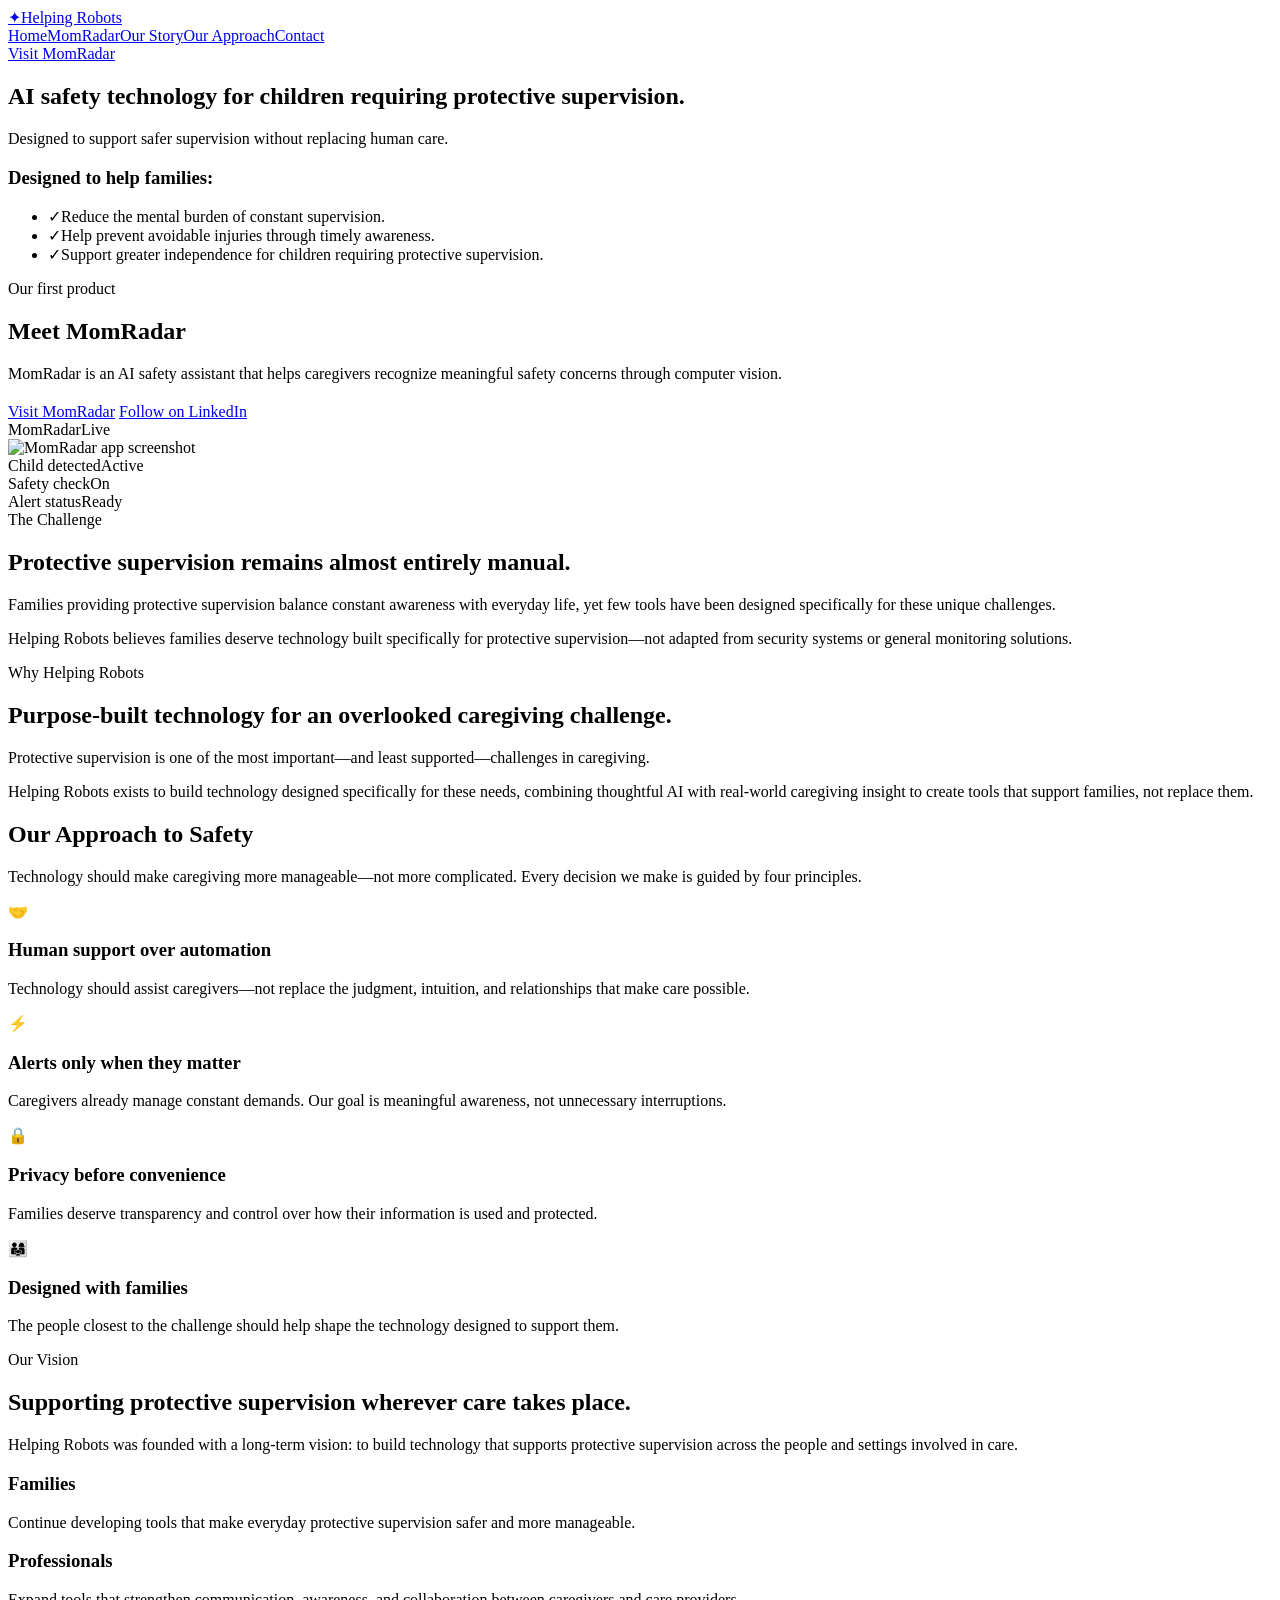
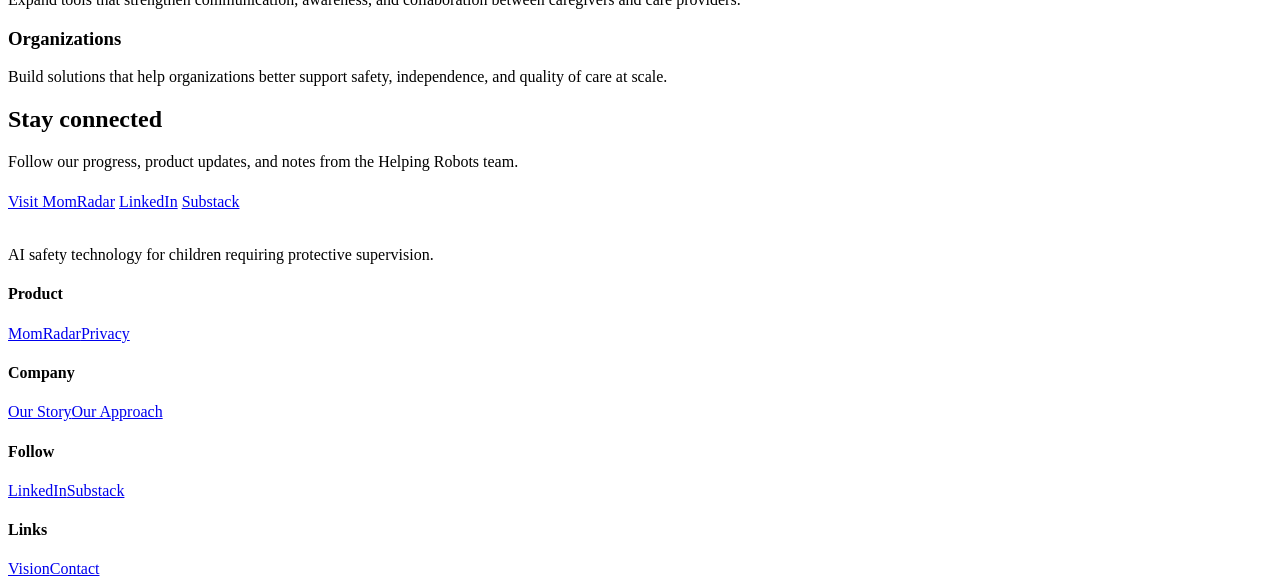
==== index.html @ 23c5c76a "Add files via upload" ====
<!DOCTYPE html><html lang="en"><head>
<meta charset="UTF-8"><meta name="viewport" content="width=device-width, initial-scale=1.0">
<link rel="preconnect" href="https://fonts.googleapis.com"><link rel="preconnect" href="https://fonts.gstatic.com" crossorigin>
<link href="https://fonts.googleapis.com/css2?family=Inter:wght@400;550;650;700;800;900&display=swap" rel="stylesheet">
<link rel="stylesheet" href="style.css">
<title>Helping Robots — AI Safety Technology</title></head><body><div class="nav-wrap"><header class="nav">
<a class="logo" href="index.html"><span class="logo-mark">✦</span><span>Helping Robots</span></a>
<nav class="nav-links"><a href="index.html">Home</a><a href="momradar.html">MomRadar</a><a href="story.html">Our Story</a><a href="index.html#approach">Our Approach</a><a href="index.html#contact">Contact</a></nav>
<a class="btn primary" href="momradar.html">Visit MomRadar</a>
</header></div>
<main>
<section class="section hero">
  <div class="hero-copy">
    <h1>AI safety technology for children requiring protective supervision.</h1>
    <p class="lead">Designed to support safer supervision without replacing human care.</p>
    <div class="impact">
      <h3>Designed to help families:</h3>
      <ul class="check-list">
        <li><span class="check">✓</span><span>Reduce the mental burden of constant supervision.</span></li>
        <li><span class="check">✓</span><span>Help prevent avoidable injuries through timely awareness.</span></li>
        <li><span class="check">✓</span><span>Support greater independence for children requiring protective supervision.</span></li>
      </ul>
    </div>
  </div>
  <div class="product-card glass">
    <div class="product-layout">
      <div>
        <div class="kicker">Our first product</div>
        <h2>Meet MomRadar</h2>
        <p class="lead">MomRadar is an AI safety assistant that helps caregivers recognize meaningful safety concerns through computer vision.</p>
        <div style="margin-top:20px">
          <a class="btn primary" href="momradar.html">Visit MomRadar</a>
          <a class="btn secondary" href="https://www.linkedin.com/company/helping-robots/">Follow on LinkedIn</a>
        </div>
      </div>
      <div class="phone">
        <div class="phone-screen">
          <div class="phone-top"><span>MomRadar</span><span>Live</span></div>
          <div class="camera-view"><img src="assets/app-screen-1.png" alt="MomRadar app screenshot"><span class="detect"></span></div>
          <div class="app-row"><span>Child detected</span><span>Active</span></div>
          <div class="app-row"><span>Safety check</span><span>On</span></div>
          <div class="app-row"><span>Alert status</span><span>Ready</span></div>
        </div>
      </div>
    </div>
  </div>
</section>

<section class="section" id="challenge">
  <div class="callout">
    <div class="kicker">The Challenge</div>
    <h2>Protective supervision remains almost entirely manual.</h2>
    <p class="lead">Families providing protective supervision balance constant awareness with everyday life, yet few tools have been designed specifically for these unique challenges.</p>
    <p class="lead">Helping Robots believes families deserve technology built specifically for protective supervision—not adapted from security systems or general monitoring solutions.</p>
  </div>
</section>

<section class="section" id="why">
  <div class="two-col">
    <div>
      <div class="kicker">Why Helping Robots</div>
      <h2>Purpose-built technology for an overlooked caregiving challenge.</h2>
    </div>
    <div class="box glass">
      <p>Protective supervision is one of the most important—and least supported—challenges in caregiving.</p>
      <p>Helping Robots exists to build technology designed specifically for these needs, combining thoughtful AI with real-world caregiving insight to create tools that support families, not replace them.</p>
    </div>
  </div>
</section>

<section class="section" id="approach">
  <h2>Our Approach to Safety</h2>
  <p class="lead">Technology should make caregiving more manageable—not more complicated. Every decision we make is guided by four principles.</p>
  <div class="cards four">
    <div class="card"><div class="icon">🤝</div><h3>Human support over automation</h3><p>Technology should assist caregivers—not replace the judgment, intuition, and relationships that make care possible.</p></div>
    <div class="card"><div class="icon">⚡</div><h3>Alerts only when they matter</h3><p>Caregivers already manage constant demands. Our goal is meaningful awareness, not unnecessary interruptions.</p></div>
    <div class="card"><div class="icon">🔒</div><h3>Privacy before convenience</h3><p>Families deserve transparency and control over how their information is used and protected.</p></div>
    <div class="card"><div class="icon">👨‍👩‍👧</div><h3>Designed with families</h3><p>The people closest to the challenge should help shape the technology designed to support them.</p></div>
  </div>
</section>

<section class="section" id="vision">
  <div class="kicker">Our Vision</div>
  <h2>Supporting protective supervision wherever care takes place.</h2>
  <p class="lead">Helping Robots was founded with a long-term vision: to build technology that supports protective supervision across the people and settings involved in care.</p>
  <div class="cards three">
    <div class="card"><h3>Families</h3><p>Continue developing tools that make everyday protective supervision safer and more manageable.</p></div>
    <div class="card"><h3>Professionals</h3><p>Expand tools that strengthen communication, awareness, and collaboration between caregivers and care providers.</p></div>
    <div class="card"><h3>Organizations</h3><p>Build solutions that help organizations better support safety, independence, and quality of care at scale.</p></div>
  </div>
</section>

<section class="cta" id="contact">
  <div class="cta-inner">
    <h2>Stay connected</h2>
    <p class="lead">Follow our progress, product updates, and notes from the Helping Robots team.</p>
    <div style="margin-top:22px">
      <a class="btn primary" href="momradar.html">Visit MomRadar</a>
      <a class="btn secondary" href="https://www.linkedin.com/company/helping-robots/">LinkedIn</a>
      <a class="btn secondary" href="https://helpingrobots.substack.com/">Substack</a>
    </div>
  </div>
</section>
</main>
<footer class="footer">
  <div class="footer-inner">
    <div>
      <a class="logo" href="index.html" style="color:white"><span class="logo-mark">✦</span><span>Helping Robots</span></a>
      <p>AI safety technology for children requiring protective supervision.</p>
    </div>
    <div><h4>Product</h4><a href="momradar.html">MomRadar</a><a href="privacy.html">Privacy</a></div>
    <div><h4>Company</h4><a href="story.html">Our Story</a><a href="index.html#approach">Our Approach</a></div>
    <div><h4>Follow</h4><a href="https://www.linkedin.com/company/helping-robots/">LinkedIn</a><a href="https://helpingrobots.substack.com/">Substack</a></div>
    <div><h4>Links</h4><a href="index.html#vision">Vision</a><a href="index.html#contact">Contact</a></div>
  </div>
</footer></body></html>
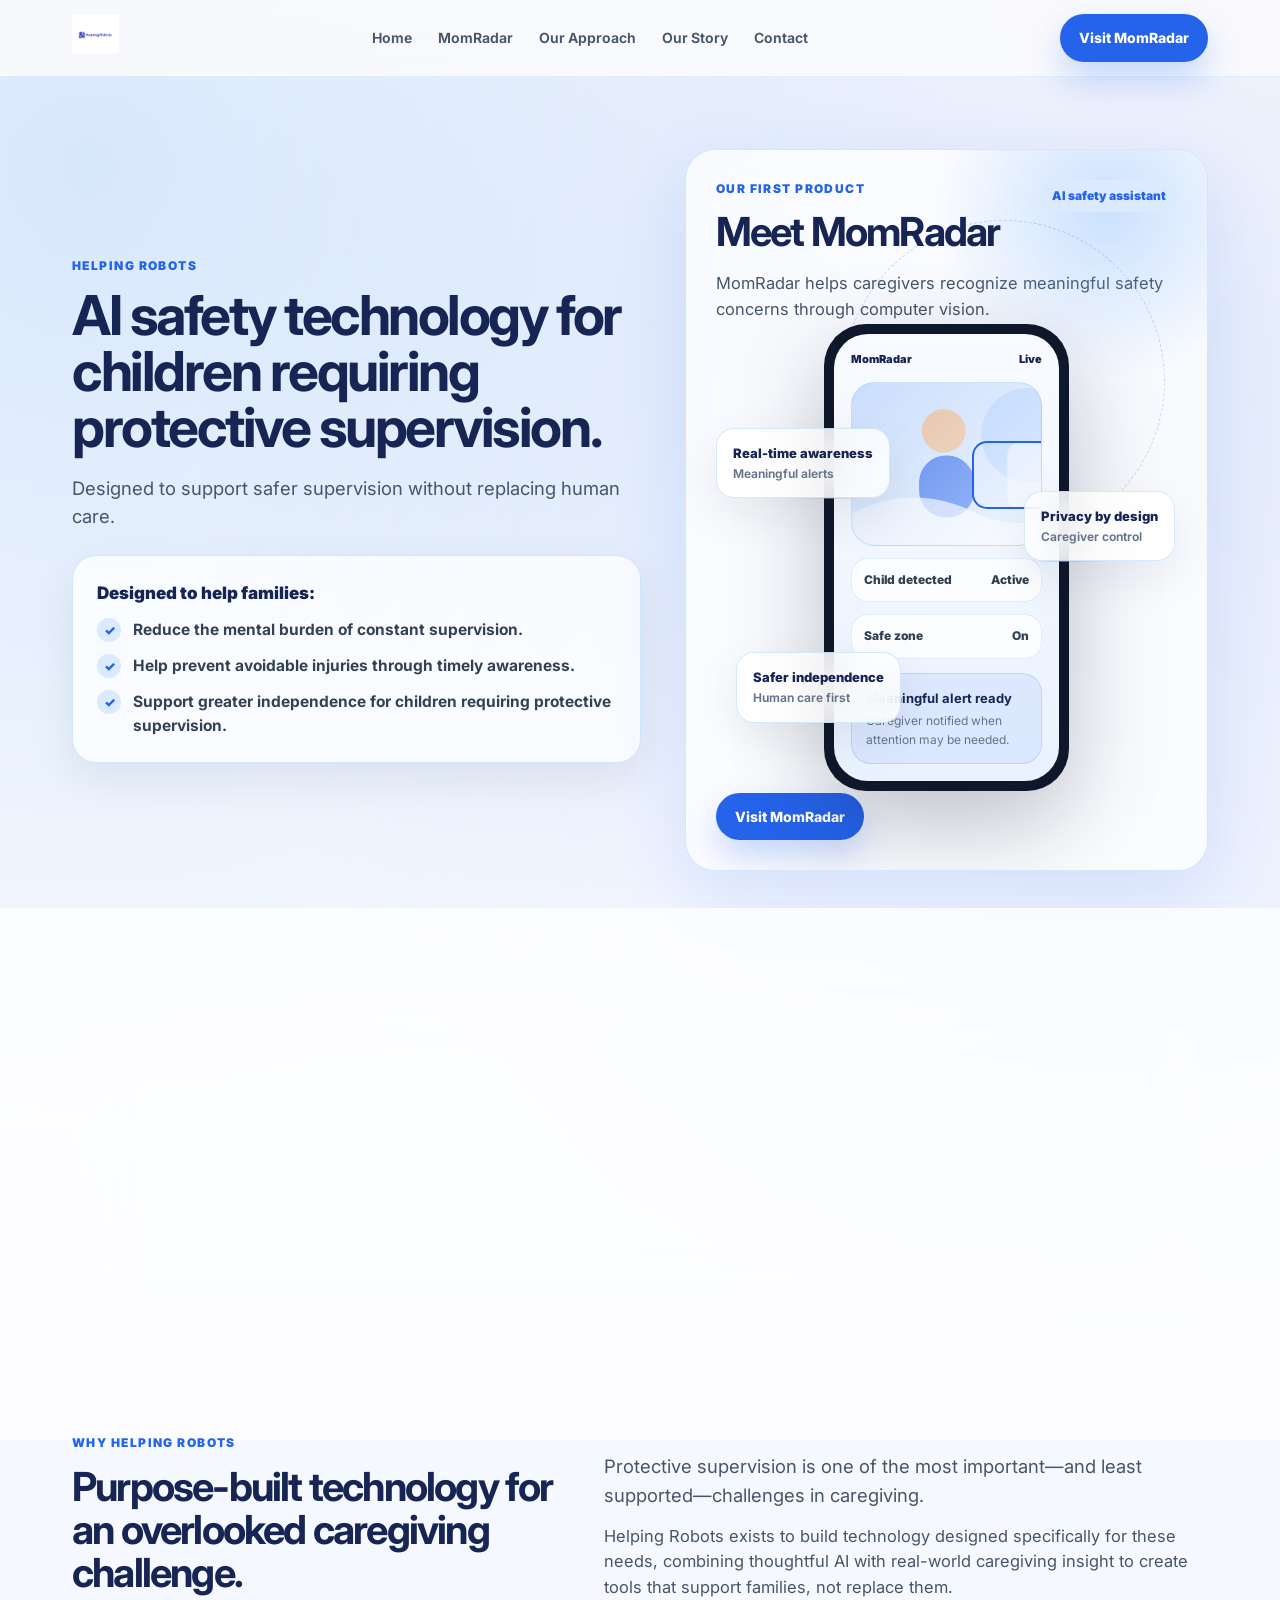
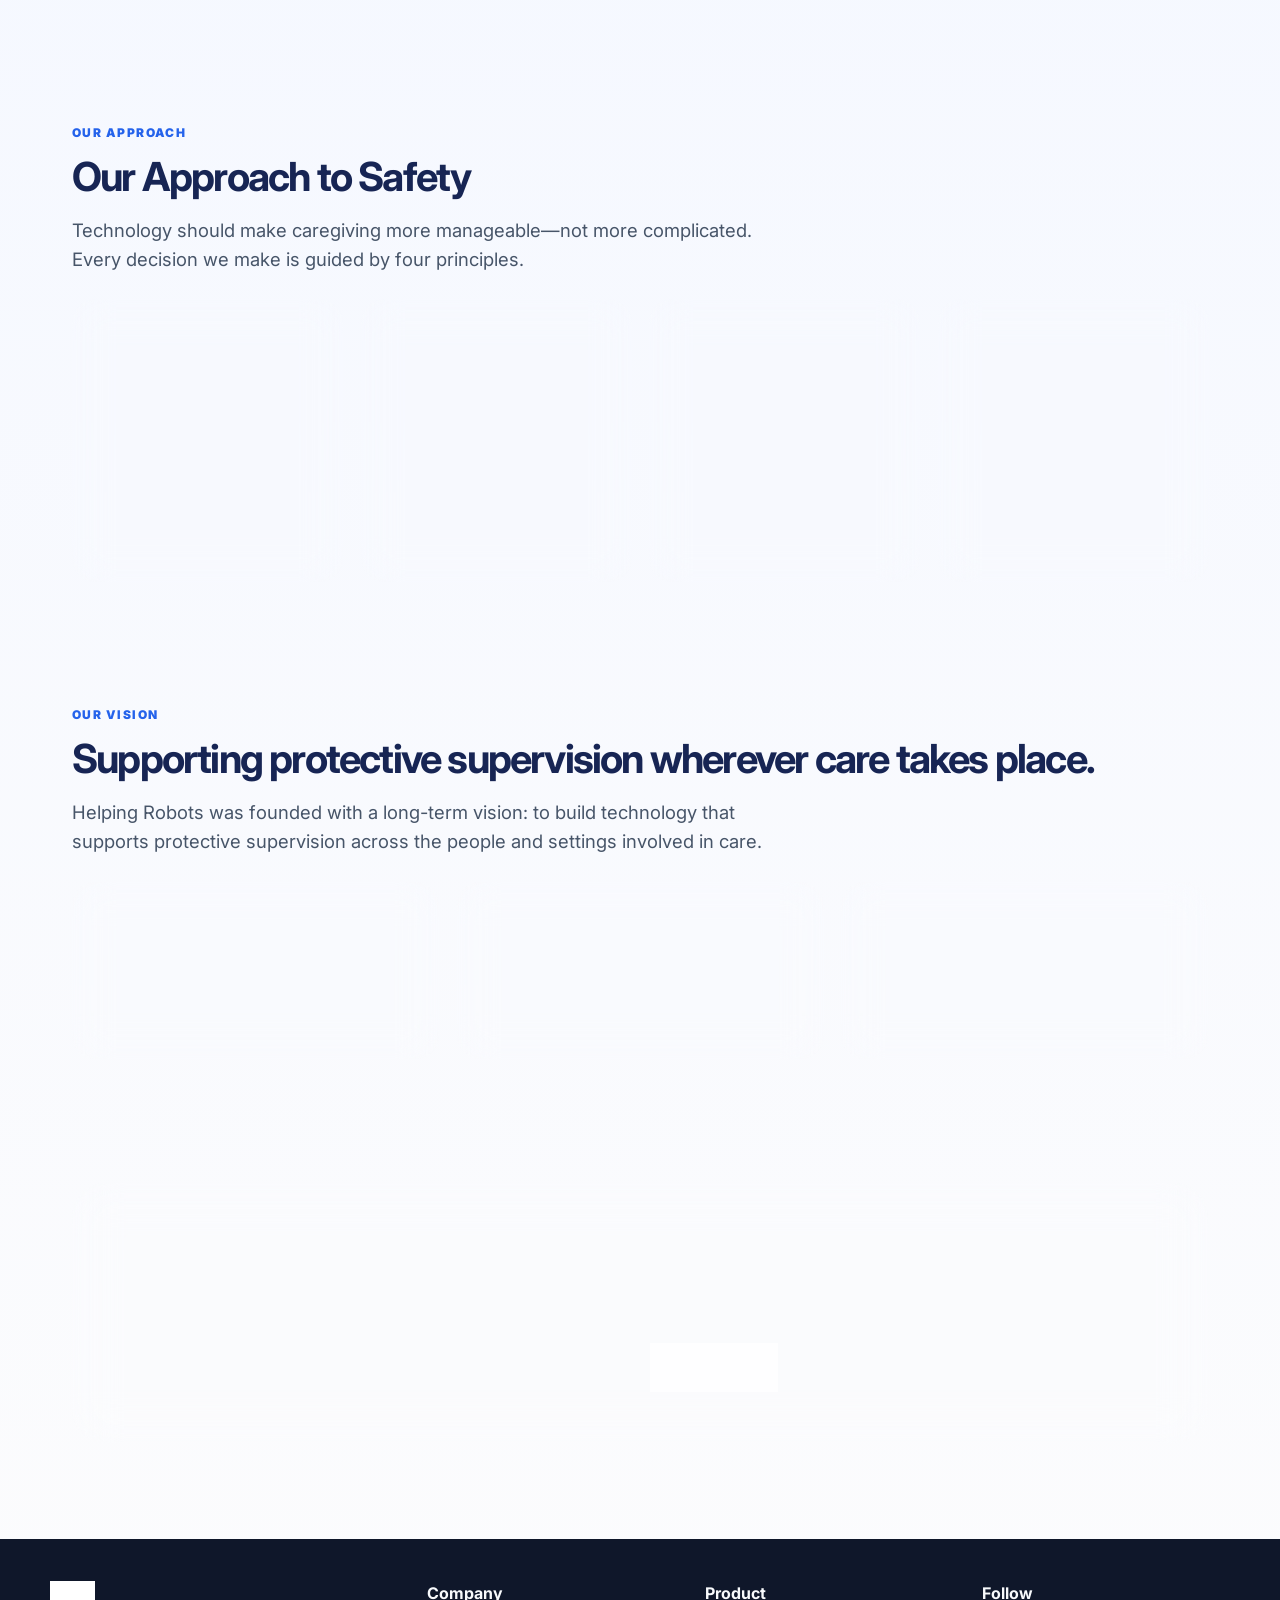
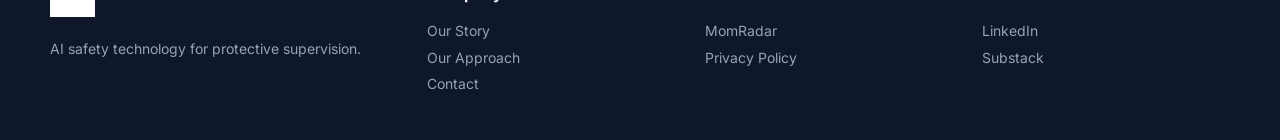
==== commit 55d83102: "Add files via upload" ====
--- a/index.html
+++ b/index.html
@@ -1,116 +1,8 @@
-<!DOCTYPE html><html lang="en"><head>
-<meta charset="UTF-8"><meta name="viewport" content="width=device-width, initial-scale=1.0">
-<link rel="preconnect" href="https://fonts.googleapis.com"><link rel="preconnect" href="https://fonts.gstatic.com" crossorigin>
-<link href="https://fonts.googleapis.com/css2?family=Inter:wght@400;550;650;700;800;900&display=swap" rel="stylesheet">
-<link rel="stylesheet" href="style.css">
-<title>Helping Robots — AI Safety Technology</title></head><body><div class="nav-wrap"><header class="nav">
-<a class="logo" href="index.html"><span class="logo-mark">✦</span><span>Helping Robots</span></a>
-<nav class="nav-links"><a href="index.html">Home</a><a href="momradar.html">MomRadar</a><a href="story.html">Our Story</a><a href="index.html#approach">Our Approach</a><a href="index.html#contact">Contact</a></nav>
-<a class="btn primary" href="momradar.html">Visit MomRadar</a>
-</header></div>
-<main>
-<section class="section hero">
-  <div class="hero-copy">
-    <h1>AI safety technology for children requiring protective supervision.</h1>
-    <p class="lead">Designed to support safer supervision without replacing human care.</p>
-    <div class="impact">
-      <h3>Designed to help families:</h3>
-      <ul class="check-list">
-        <li><span class="check">✓</span><span>Reduce the mental burden of constant supervision.</span></li>
-        <li><span class="check">✓</span><span>Help prevent avoidable injuries through timely awareness.</span></li>
-        <li><span class="check">✓</span><span>Support greater independence for children requiring protective supervision.</span></li>
-      </ul>
-    </div>
-  </div>
-  <div class="product-card glass">
-    <div class="product-layout">
-      <div>
-        <div class="kicker">Our first product</div>
-        <h2>Meet MomRadar</h2>
-        <p class="lead">MomRadar is an AI safety assistant that helps caregivers recognize meaningful safety concerns through computer vision.</p>
-        <div style="margin-top:20px">
-          <a class="btn primary" href="momradar.html">Visit MomRadar</a>
-          <a class="btn secondary" href="https://www.linkedin.com/company/helping-robots/">Follow on LinkedIn</a>
-        </div>
-      </div>
-      <div class="phone">
-        <div class="phone-screen">
-          <div class="phone-top"><span>MomRadar</span><span>Live</span></div>
-          <div class="camera-view"><img src="assets/app-screen-1.png" alt="MomRadar app screenshot"><span class="detect"></span></div>
-          <div class="app-row"><span>Child detected</span><span>Active</span></div>
-          <div class="app-row"><span>Safety check</span><span>On</span></div>
-          <div class="app-row"><span>Alert status</span><span>Ready</span></div>
-        </div>
-      </div>
-    </div>
-  </div>
-</section>
-
-<section class="section" id="challenge">
-  <div class="callout">
-    <div class="kicker">The Challenge</div>
-    <h2>Protective supervision remains almost entirely manual.</h2>
-    <p class="lead">Families providing protective supervision balance constant awareness with everyday life, yet few tools have been designed specifically for these unique challenges.</p>
-    <p class="lead">Helping Robots believes families deserve technology built specifically for protective supervision—not adapted from security systems or general monitoring solutions.</p>
-  </div>
-</section>
-
-<section class="section" id="why">
-  <div class="two-col">
-    <div>
-      <div class="kicker">Why Helping Robots</div>
-      <h2>Purpose-built technology for an overlooked caregiving challenge.</h2>
-    </div>
-    <div class="box glass">
-      <p>Protective supervision is one of the most important—and least supported—challenges in caregiving.</p>
-      <p>Helping Robots exists to build technology designed specifically for these needs, combining thoughtful AI with real-world caregiving insight to create tools that support families, not replace them.</p>
-    </div>
-  </div>
-</section>
-
-<section class="section" id="approach">
-  <h2>Our Approach to Safety</h2>
-  <p class="lead">Technology should make caregiving more manageable—not more complicated. Every decision we make is guided by four principles.</p>
-  <div class="cards four">
-    <div class="card"><div class="icon">🤝</div><h3>Human support over automation</h3><p>Technology should assist caregivers—not replace the judgment, intuition, and relationships that make care possible.</p></div>
-    <div class="card"><div class="icon">⚡</div><h3>Alerts only when they matter</h3><p>Caregivers already manage constant demands. Our goal is meaningful awareness, not unnecessary interruptions.</p></div>
-    <div class="card"><div class="icon">🔒</div><h3>Privacy before convenience</h3><p>Families deserve transparency and control over how their information is used and protected.</p></div>
-    <div class="card"><div class="icon">👨‍👩‍👧</div><h3>Designed with families</h3><p>The people closest to the challenge should help shape the technology designed to support them.</p></div>
-  </div>
-</section>
-
-<section class="section" id="vision">
-  <div class="kicker">Our Vision</div>
-  <h2>Supporting protective supervision wherever care takes place.</h2>
-  <p class="lead">Helping Robots was founded with a long-term vision: to build technology that supports protective supervision across the people and settings involved in care.</p>
-  <div class="cards three">
-    <div class="card"><h3>Families</h3><p>Continue developing tools that make everyday protective supervision safer and more manageable.</p></div>
-    <div class="card"><h3>Professionals</h3><p>Expand tools that strengthen communication, awareness, and collaboration between caregivers and care providers.</p></div>
-    <div class="card"><h3>Organizations</h3><p>Build solutions that help organizations better support safety, independence, and quality of care at scale.</p></div>
-  </div>
-</section>
-
-<section class="cta" id="contact">
-  <div class="cta-inner">
-    <h2>Stay connected</h2>
-    <p class="lead">Follow our progress, product updates, and notes from the Helping Robots team.</p>
-    <div style="margin-top:22px">
-      <a class="btn primary" href="momradar.html">Visit MomRadar</a>
-      <a class="btn secondary" href="https://www.linkedin.com/company/helping-robots/">LinkedIn</a>
-      <a class="btn secondary" href="https://helpingrobots.substack.com/">Substack</a>
-    </div>
-  </div>
-</section>
-</main>
-<footer class="footer">
-  <div class="footer-inner">
-    <div>
-      <a class="logo" href="index.html" style="color:white"><span class="logo-mark">✦</span><span>Helping Robots</span></a>
-      <p>AI safety technology for children requiring protective supervision.</p>
-    </div>
-    <div><h4>Product</h4><a href="momradar.html">MomRadar</a><a href="privacy.html">Privacy</a></div>
-    <div><h4>Company</h4><a href="story.html">Our Story</a><a href="index.html#approach">Our Approach</a></div>
-    <div><h4>Follow</h4><a href="https://www.linkedin.com/company/helping-robots/">LinkedIn</a><a href="https://helpingrobots.substack.com/">Substack</a></div>
-    <div><h4>Links</h4><a href="index.html#vision">Vision</a><a href="index.html#contact">Contact</a></div>
-  </div>
-</footer></body></html>+<!doctype html><html lang="en"><head><meta charset="utf-8"><meta name="viewport" content="width=device-width,initial-scale=1"><title>Helping Robots</title><link rel="icon" type="image/png" href="images/favicon.png"><link rel="apple-touch-icon" href="images/favicon.png"><link rel="stylesheet" href="css/style.css"></head><body><header class="nav-wrap"><div class="nav"><a class="brand" href="index.html" aria-label="Helping Robots home"><img src="images/helping-robots-logo.png" alt="Helping Robots"></a><nav class="nav-links"><a href="index.html">Home</a><a href="momradar.html">MomRadar</a><a href="approach.html">Our Approach</a><a href="story.html">Our Story</a><a href="contact.html">Contact</a></nav><a class="btn btn-primary" href="momradar.html">Visit MomRadar</a></div></header><main>
+<section class="section hero"><div class="hero-grid"><div class="reveal"><div class="kicker">Helping Robots</div><h1>AI safety technology for children requiring protective supervision.</h1><p class="lead">Designed to support safer supervision without replacing human care.</p><div class="impact-list"><div class="impact-title">Designed to help families:</div><div class="checkline"><span class="check">✓</span><span>Reduce the mental burden of constant supervision.</span></div><div class="checkline"><span class="check">✓</span><span>Help prevent avoidable injuries through timely awareness.</span></div><div class="checkline"><span class="check">✓</span><span>Support greater independence for children requiring protective supervision.</span></div></div></div><div class="glass hero-product reveal"><div class="product-head"><div><div class="kicker">Our first product</div><h2>Meet MomRadar</h2></div><span class="product-badge">AI safety assistant</span></div><p class="copy">MomRadar helps caregivers recognize meaningful safety concerns through computer vision.</p><div class="phone-stage"><div class="float-card float-a">Real-time awareness<span>Meaningful alerts</span></div><div class="float-card float-b">Privacy by design<span>Caregiver control</span></div><div class="float-card float-c">Safer independence<span>Human care first</span></div><div class="phone"><div class="phone-screen"><div class="phone-bar"><span>MomRadar</span><span>Live</span></div><div class="live-view"><div class="detect-box"></div></div><div class="status-row"><span>Child detected</span><span>Active</span></div><div class="status-row"><span>Safe zone</span><span>On</span></div><div class="alert-card"><strong>Meaningful alert ready</strong><span>Caregiver notified when attention may be needed.</span></div></div></div></div><a class="btn btn-primary" href="momradar.html">Visit MomRadar</a></div></div></section>
+<section class="section reveal"><div class="glass section-card"><div class="kicker">The challenge</div><h2>Protective supervision remains almost entirely manual.</h2><p class="lead">Families providing protective supervision balance constant awareness with everyday life, yet few tools have been designed specifically for these unique challenges.</p><p class="copy">Helping Robots believes families deserve technology built specifically for protective supervision—not adapted from security systems or general monitoring solutions.</p></div></section>
+<section class="section reveal"><div class="split"><div><div class="kicker">Why Helping Robots</div><h2>Purpose-built technology for an overlooked caregiving challenge.</h2></div><div><p class="lead">Protective supervision is one of the most important—and least supported—challenges in caregiving.</p><p class="copy">Helping Robots exists to build technology designed specifically for these needs, combining thoughtful AI with real-world caregiving insight to create tools that support families, not replace them.</p></div></div></section>
+<section class="section reveal"><div class="kicker">Our approach</div><h2>Our Approach to Safety</h2><p class="lead">Technology should make caregiving more manageable—not more complicated. Every decision we make is guided by four principles.</p><div class="cards"><div class="card"><div class="card-icon">🤝</div><h3>Human support over automation</h3><p>Technology should assist caregivers—not replace the judgment, intuition, and relationships that make care possible.</p></div><div class="card"><div class="card-icon">🔔</div><h3>Alerts only when they matter</h3><p>Caregivers already manage constant demands. Our goal is meaningful awareness, not unnecessary interruptions.</p></div><div class="card"><div class="card-icon">🔒</div><h3>Privacy before convenience</h3><p>Families deserve transparency and control over how their information is used and protected.</p></div><div class="card"><div class="card-icon">❤️</div><h3>Designed with families</h3><p>The people closest to the challenge should help shape the technology designed to support them.</p></div></div></section>
+<section class="section reveal"><div class="kicker">Our vision</div><h2>Supporting protective supervision wherever care takes place.</h2><p class="lead">Helping Robots was founded with a long-term vision: to build technology that supports protective supervision across the people and settings involved in care.</p><div class="cards cards3"><div class="card vision-card"><h3>Families</h3><p>Continue developing tools that make everyday protective supervision safer and more manageable.</p></div><div class="card vision-card"><h3>Professionals</h3><p>Expand tools that strengthen communication, awareness, and collaboration between caregivers and care providers.</p></div><div class="card vision-card"><h3>Organizations</h3><p>Build solutions that help organizations better support safety, independence, and quality of care at scale.</p></div></div></section>
+<section class="section reveal"><div class="cta-panel"><h2>Ready to learn more?</h2><p class="lead" style="margin-left:auto;margin-right:auto">Explore MomRadar, our first product for protective supervision.</p><div style="margin-top:20px"><a class="btn btn-primary" href="momradar.html">Visit MomRadar</a><a class="btn btn-secondary" href="contact.html">Stay in touch</a></div></div></section>
+</main><footer class="footer"><div class="footer-inner"><div><div class="footer-logo"><img src="images/helping-robots-logo.png" alt="Helping Robots"></div><p>AI safety technology for protective supervision.</p></div><div><h4>Company</h4><a href="story.html">Our Story</a><a href="approach.html">Our Approach</a><a href="contact.html">Contact</a></div><div><h4>Product</h4><a href="momradar.html">MomRadar</a><a href="privacy.html">Privacy Policy</a></div><div><h4>Follow</h4><a href="https://www.linkedin.com/company/helping-robots/">LinkedIn</a><a href="https://helpingrobots.substack.com/">Substack</a></div></div></footer><script src="js/script.js"></script></body></html>
--- a/css/style.css
+++ b/css/style.css
@@ -0,0 +1,2 @@
+@import url('https://fonts.googleapis.com/css2?family=Inter:wght@400;500;600;700;800;900&display=swap');
+:root{--navy:#172554;--ink:#1E293B;--muted:#64748B;--blue:#2563EB;--blue2:#1D4ED8;--sky:#60A5FA;--soft:#EAF2FF;--pale:#F5F8FF;--white:#FCFCFD;--line:rgba(147,197,253,.38);--glass:rgba(255,255,255,.75);--shadow:0 24px 70px rgba(37,99,235,.13);--soft-shadow:0 16px 45px rgba(15,23,42,.08);--r:30px}*{box-sizing:border-box}html{scroll-behavior:smooth}body{margin:0;font-family:Inter,system-ui,-apple-system,BlinkMacSystemFont,"Segoe UI",sans-serif;color:var(--ink);background:radial-gradient(circle at 7% 5%,rgba(96,165,250,.23),transparent 28%),radial-gradient(circle at 88% 12%,rgba(37,99,235,.11),transparent 30%),linear-gradient(180deg,#FCFCFD 0%,#F5F8FF 44%,#FCFCFD 100%);line-height:1.55;overflow-x:hidden}a{text-decoration:none;color:inherit}.nav-wrap{position:sticky;top:0;z-index:50;background:rgba(252,252,253,.84);backdrop-filter:blur(22px);border-bottom:1px solid rgba(147,197,253,.24)}.nav{max-width:1180px;margin:auto;padding:14px 22px;display:flex;align-items:center;justify-content:space-between;gap:24px}.brand img{height:38px;width:auto}.nav-links{display:flex;gap:26px;align-items:center;font-size:14px;font-weight:650;color:#475569}.nav-links a:hover{color:var(--blue)}.btn{display:inline-flex;align-items:center;justify-content:center;min-height:44px;padding:12px 18px;border-radius:999px;font-size:14px;font-weight:800;border:1px solid transparent;white-space:nowrap;cursor:pointer;transition:.22s ease}.btn:hover{transform:translateY(-2px)}.btn-primary{background:var(--blue);color:white;box-shadow:0 16px 35px rgba(37,99,235,.25)}.btn-primary:hover{background:var(--blue2)}.btn-secondary{background:rgba(255,255,255,.78);color:var(--blue);border-color:var(--line);backdrop-filter:blur(16px)}.section{max-width:1180px;margin:auto;padding:62px 22px}.hero{padding-top:72px;padding-bottom:56px}.hero-grid{display:grid;grid-template-columns:minmax(0,1fr) minmax(390px,.92fr);gap:44px;align-items:center}.kicker{color:var(--blue);text-transform:uppercase;letter-spacing:.12em;font-size:12px;font-weight:900;margin-bottom:12px}h1,h2,h3{color:var(--navy);margin:0;letter-spacing:-.045em}h1{font-size:clamp(38px,4.8vw,55px);line-height:1.02}h2{font-size:clamp(29px,3.4vw,40px);line-height:1.08}h3{font-size:20px;line-height:1.22}.lead{font-size:18.5px;color:#475569;margin:18px 0 0;max-width:710px}.copy{font-size:16.5px;color:#475569;margin:14px 0 0}.tiny{color:var(--muted);font-size:14px}.glass{background:var(--glass);border:1px solid var(--line);box-shadow:var(--shadow);backdrop-filter:blur(24px);border-radius:var(--r)}.hero-product{position:relative;padding:30px;overflow:hidden}.hero-product:before{content:"";position:absolute;width:360px;height:360px;right:-80px;top:-120px;background:radial-gradient(circle,rgba(96,165,250,.30),transparent 67%)}.hero-product:after{content:"";position:absolute;inset:70px 42px auto auto;width:320px;height:320px;border:1px dashed rgba(37,99,235,.25);border-radius:50%;pointer-events:none}.product-head{position:relative;display:flex;justify-content:space-between;gap:18px;align-items:flex-start;margin-bottom:18px;z-index:2}.product-badge{font-size:12px;font-weight:900;color:var(--blue);background:#DBEAFE;padding:7px 11px;border-radius:999px;flex:0 0 auto}.phone-stage{position:relative;min-height:470px;display:grid;place-items:center;z-index:3}.phone{width:245px;min-height:430px;border-radius:42px;background:#0F172A;padding:10px;box-shadow:0 32px 90px rgba(15,23,42,.26);animation:floatPhone 5.5s ease-in-out infinite}@keyframes floatPhone{0%,100%{transform:translateY(0)}50%{transform:translateY(-10px)}}.phone-screen{min-height:410px;border-radius:34px;background:linear-gradient(180deg,#F8FBFF,#EAF2FF);padding:17px;overflow:hidden;position:relative}.phone-bar{display:flex;justify-content:space-between;font-size:11px;color:var(--navy);font-weight:900;margin-bottom:14px}.live-view{height:164px;border-radius:24px;border:1px solid rgba(147,197,253,.42);position:relative;overflow:hidden;background:linear-gradient(135deg,rgba(37,99,235,.09),rgba(255,255,255,.52)),url("data:image/svg+xml,%3Csvg width='340' height='230' viewBox='0 0 340 230' xmlns='http://www.w3.org/2000/svg'%3E%3Crect width='340' height='230' fill='%23dbeafe'/%3E%3Ccircle cx='250' cy='74' r='67' fill='%23bfdbfe'/%3E%3Crect x='220' y='84' width='80' height='95' rx='18' fill='%23fff' opacity='.55'/%3E%3Ccircle cx='130' cy='68' r='31' fill='%23f3c7a0'/%3E%3Crect x='95' y='103' width='78' height='88' rx='38' fill='%232563eb' opacity='.76'/%3E%3Cpath d='M0 186 C58 152 124 158 174 184 C238 216 287 190 340 161 L340 230 L0 230Z' fill='%23fff' opacity='.68'/%3E%3C/svg%3E");background-size:cover}.detect-box{position:absolute;width:82px;height:68px;left:120px;top:58px;border:2px solid var(--blue);border-radius:15px;animation:pulse 2.7s ease-in-out infinite}@keyframes pulse{0%,100%{box-shadow:0 0 0 0 rgba(37,99,235,.26)}50%{box-shadow:0 0 0 13px rgba(37,99,235,0)}}.status-row{margin-top:12px;padding:12px;border-radius:17px;background:rgba(255,255,255,.76);border:1px solid rgba(147,197,253,.28);display:flex;justify-content:space-between;gap:10px;font-size:12px;font-weight:850;color:#334155}.alert-card{margin-top:14px;padding:14px;border-radius:20px;background:rgba(37,99,235,.08);border:1px solid rgba(37,99,235,.16)}.alert-card strong{display:block;color:var(--navy);font-size:13px}.alert-card span{display:block;color:#64748B;font-size:12px;margin-top:4px}.float-card{position:absolute;z-index:4;padding:14px 16px;border-radius:18px;background:rgba(255,255,255,.82);border:1px solid var(--line);box-shadow:var(--soft-shadow);backdrop-filter:blur(18px);color:var(--navy);font-weight:850;font-size:13px}.float-card span{display:block;margin-top:2px;color:var(--muted);font-size:12px;font-weight:650}.float-a{left:0;top:105px}.float-b{right:2px;top:168px}.float-c{left:20px;bottom:70px}.impact-list{display:grid;gap:12px;margin-top:24px;padding:24px;border-radius:24px;background:rgba(255,255,255,.72);border:1px solid var(--line);box-shadow:var(--soft-shadow)}.impact-title{font-weight:900;color:var(--navy);font-size:17px}.checkline{display:flex;gap:12px;align-items:flex-start;color:#334155;font-weight:700;font-size:15.5px}.check{width:24px;height:24px;border-radius:50%;background:#DBEAFE;color:var(--blue);display:grid;place-items:center;font-weight:900;font-size:13px;flex:0 0 auto}.section-card{padding:38px}.split{display:grid;grid-template-columns:.9fr 1.1fr;gap:38px;align-items:start}.cards{display:grid;grid-template-columns:repeat(4,1fr);gap:18px;margin-top:26px}.cards3{grid-template-columns:repeat(3,1fr)}.card{padding:24px;border-radius:24px;background:rgba(255,255,255,.72);border:1px solid var(--line);box-shadow:var(--soft-shadow);backdrop-filter:blur(18px);transition:.22s ease}.card:hover{transform:translateY(-4px);box-shadow:0 22px 55px rgba(37,99,235,.14)}.card-icon{width:42px;height:42px;border-radius:15px;background:#DBEAFE;color:var(--blue);display:grid;place-items:center;font-size:20px;margin-bottom:16px}.card p{font-size:15px;color:#64748B;margin:10px 0 0}.vision-card{overflow:hidden;position:relative}.vision-card:after{content:"";position:absolute;right:-35px;top:-45px;width:120px;height:120px;background:rgba(147,197,253,.22);border-radius:50%}.cta-panel{text-align:center;padding:50px 28px;border-radius:34px;background:linear-gradient(135deg,rgba(255,255,255,.84),rgba(234,242,255,.72));border:1px solid var(--line);box-shadow:var(--shadow);backdrop-filter:blur(22px)}.story-wrap{max-width:830px;margin:auto}.story-page p{font-size:20px;line-height:1.75;color:#334155}.story-card{padding:42px}.link-grid{display:grid;grid-template-columns:repeat(3,1fr);gap:18px;margin-top:26px}.link-card{padding:25px;border-radius:24px;background:rgba(255,255,255,.74);border:1px solid var(--line);box-shadow:var(--soft-shadow);transition:.22s ease}.link-card:hover{transform:translateY(-4px)}.link-card strong{display:block;color:var(--navy);font-size:20px;margin-bottom:8px}.feature-grid{display:grid;grid-template-columns:repeat(3,1fr);gap:18px;margin-top:26px}.flow{display:grid;gap:14px;margin-top:26px}.flow-item{display:grid;grid-template-columns:58px 1fr;gap:18px;align-items:start;padding:22px;border-radius:24px;background:rgba(255,255,255,.72);border:1px solid var(--line)}.flow-num{width:44px;height:44px;border-radius:16px;background:#DBEAFE;color:var(--blue);display:grid;place-items:center;font-weight:900}.notice{padding:22px;border-radius:24px;background:#FFF7ED;border:1px solid #FED7AA;color:#9A3412;margin-top:24px}.notice strong{color:#7C2D12}.footer{margin-top:35px;background:#0F172A;color:#CBD5E1;padding:42px 22px}.footer-inner{max-width:1180px;margin:auto;display:grid;grid-template-columns:1.4fr repeat(3,1fr);gap:30px}.footer-logo img{height:36px;filter:brightness(0) invert(1);margin-bottom:12px}.footer h4{margin:0 0 12px;color:#F8FAFC}.footer a,.footer p{display:block;color:#94A3B8;font-size:14px;line-height:1.9;margin:0}.reveal{opacity:0;transform:translateY(20px);transition:opacity .7s ease,transform .7s ease}.reveal.visible{opacity:1;transform:translateY(0)}@media(prefers-reduced-motion:reduce){*{animation:none!important;transition:none!important;scroll-behavior:auto!important}.reveal{opacity:1;transform:none}}@media(max-width:900px){.nav-links{display:none}.brand img{height:32px}.hero-grid,.split{grid-template-columns:1fr}.cards,.cards3,.feature-grid,.link-grid,.footer-inner{grid-template-columns:1fr}.section{padding:46px 20px}.hero{padding-top:48px}h1{font-size:36px}h2{font-size:28px}.phone{width:218px}.phone-stage{min-height:430px}.float-card{display:none}.section-card,.story-card{padding:28px}}
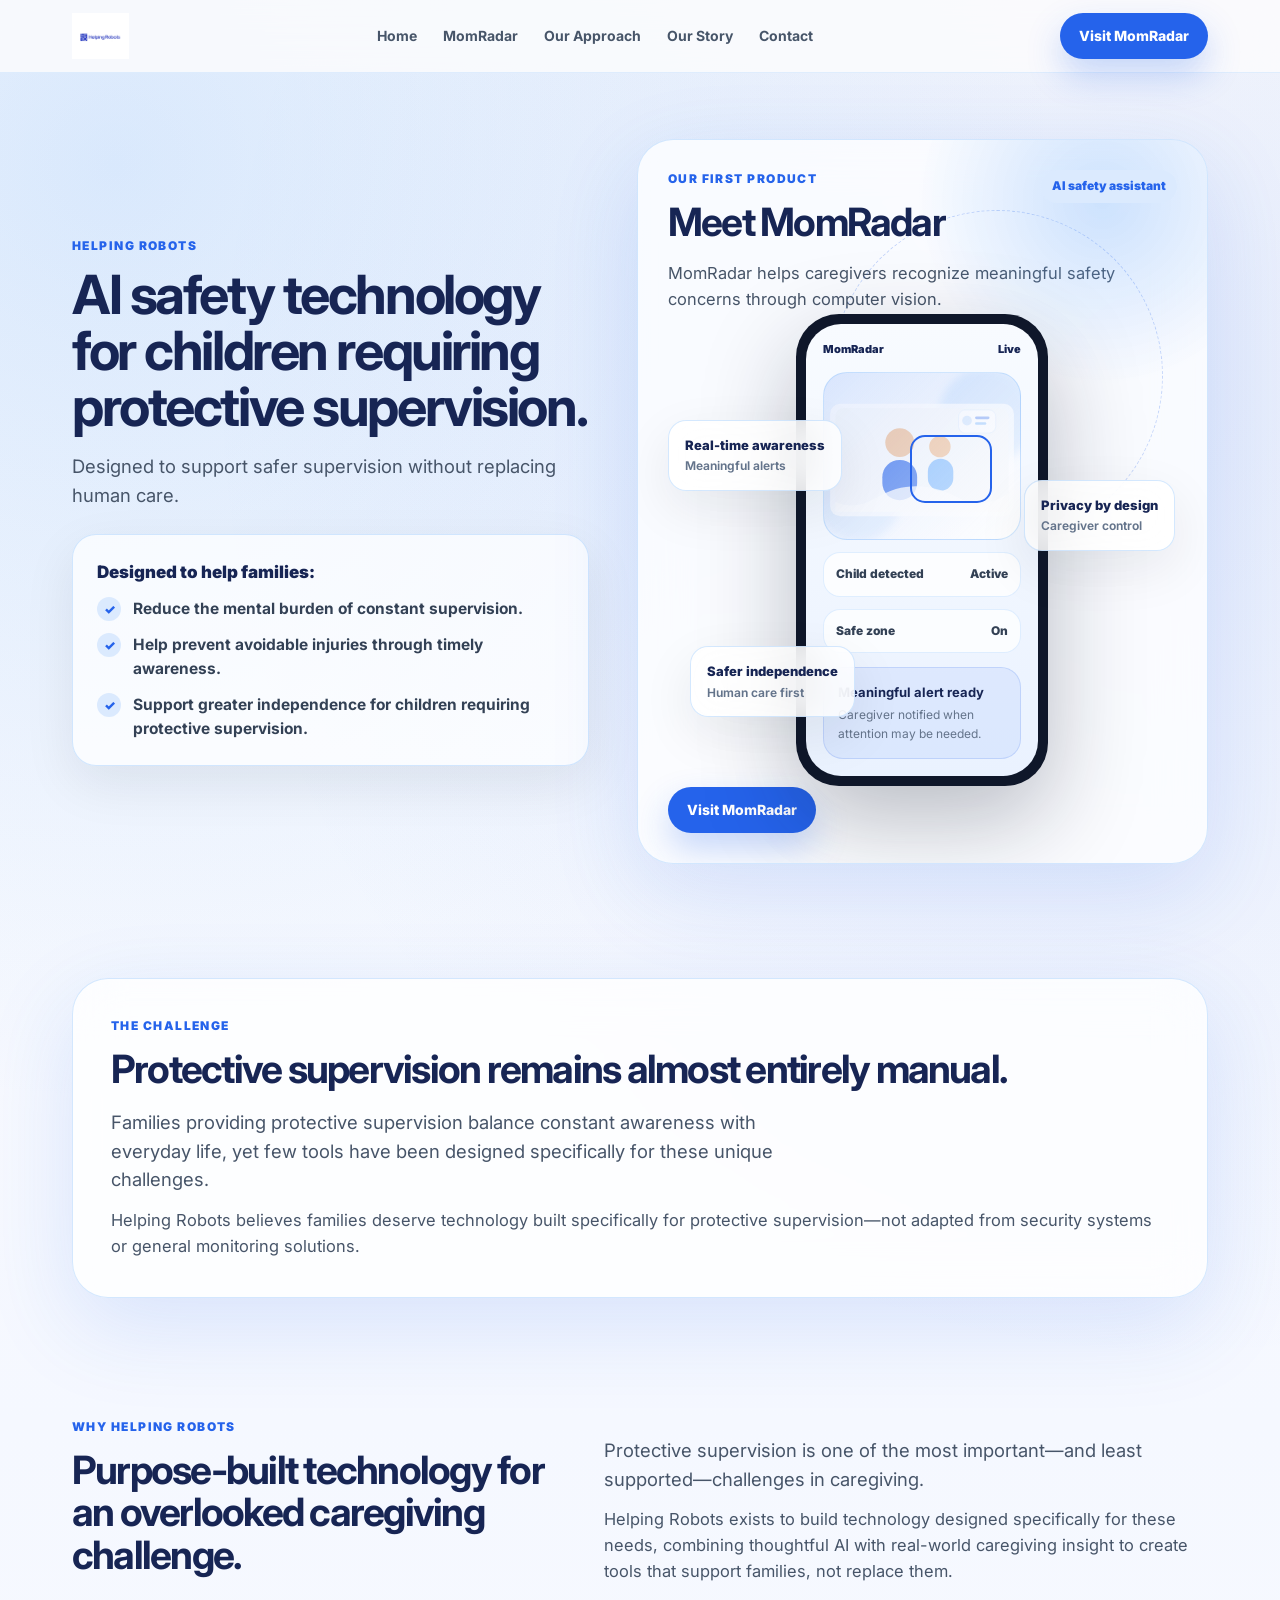
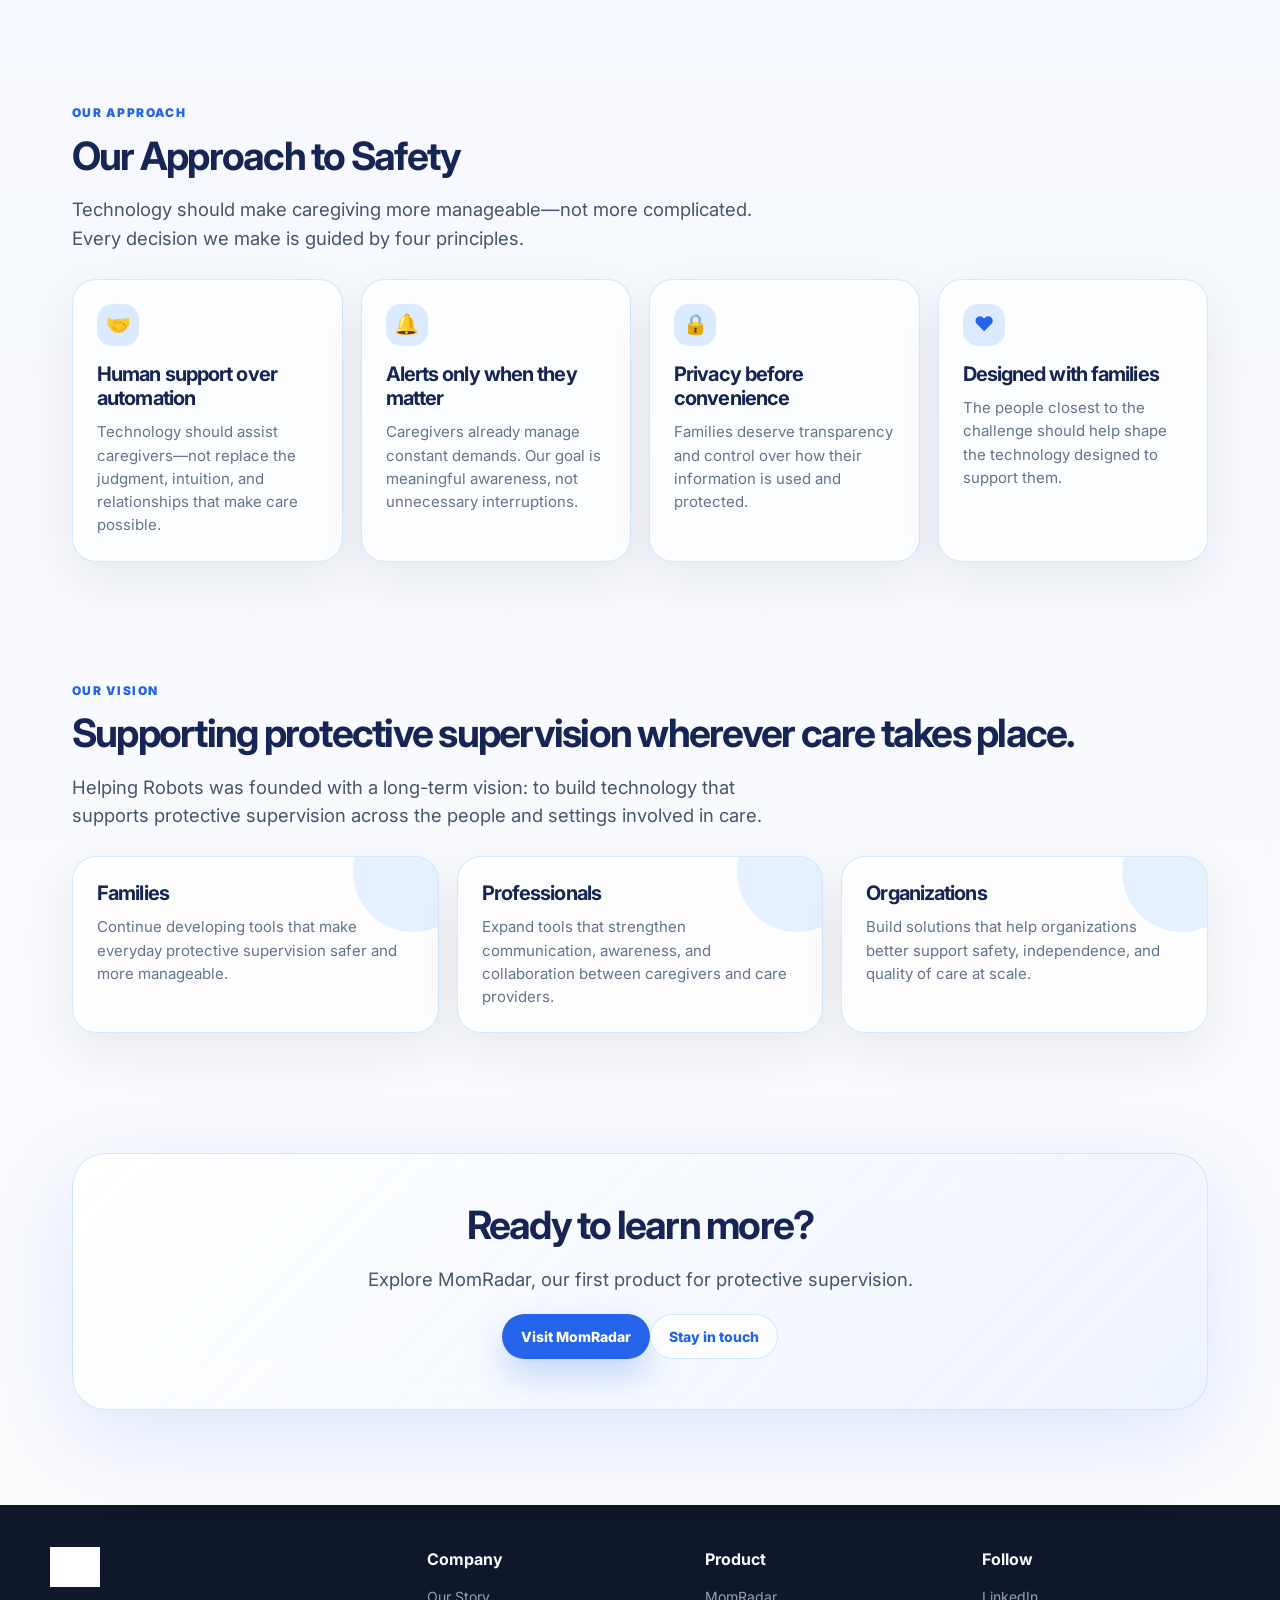
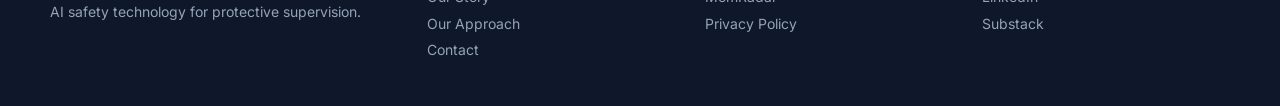
==== commit d9b264e9: "Add files via upload" ====
--- a/index.html
+++ b/index.html
@@ -1,8 +1,156 @@
-<!doctype html><html lang="en"><head><meta charset="utf-8"><meta name="viewport" content="width=device-width,initial-scale=1"><title>Helping Robots</title><link rel="icon" type="image/png" href="images/favicon.png"><link rel="apple-touch-icon" href="images/favicon.png"><link rel="stylesheet" href="css/style.css"></head><body><header class="nav-wrap"><div class="nav"><a class="brand" href="index.html" aria-label="Helping Robots home"><img src="images/helping-robots-logo.png" alt="Helping Robots"></a><nav class="nav-links"><a href="index.html">Home</a><a href="momradar.html">MomRadar</a><a href="approach.html">Our Approach</a><a href="story.html">Our Story</a><a href="contact.html">Contact</a></nav><a class="btn btn-primary" href="momradar.html">Visit MomRadar</a></div></header><main>
-<section class="section hero"><div class="hero-grid"><div class="reveal"><div class="kicker">Helping Robots</div><h1>AI safety technology for children requiring protective supervision.</h1><p class="lead">Designed to support safer supervision without replacing human care.</p><div class="impact-list"><div class="impact-title">Designed to help families:</div><div class="checkline"><span class="check">✓</span><span>Reduce the mental burden of constant supervision.</span></div><div class="checkline"><span class="check">✓</span><span>Help prevent avoidable injuries through timely awareness.</span></div><div class="checkline"><span class="check">✓</span><span>Support greater independence for children requiring protective supervision.</span></div></div></div><div class="glass hero-product reveal"><div class="product-head"><div><div class="kicker">Our first product</div><h2>Meet MomRadar</h2></div><span class="product-badge">AI safety assistant</span></div><p class="copy">MomRadar helps caregivers recognize meaningful safety concerns through computer vision.</p><div class="phone-stage"><div class="float-card float-a">Real-time awareness<span>Meaningful alerts</span></div><div class="float-card float-b">Privacy by design<span>Caregiver control</span></div><div class="float-card float-c">Safer independence<span>Human care first</span></div><div class="phone"><div class="phone-screen"><div class="phone-bar"><span>MomRadar</span><span>Live</span></div><div class="live-view"><div class="detect-box"></div></div><div class="status-row"><span>Child detected</span><span>Active</span></div><div class="status-row"><span>Safe zone</span><span>On</span></div><div class="alert-card"><strong>Meaningful alert ready</strong><span>Caregiver notified when attention may be needed.</span></div></div></div></div><a class="btn btn-primary" href="momradar.html">Visit MomRadar</a></div></div></section>
-<section class="section reveal"><div class="glass section-card"><div class="kicker">The challenge</div><h2>Protective supervision remains almost entirely manual.</h2><p class="lead">Families providing protective supervision balance constant awareness with everyday life, yet few tools have been designed specifically for these unique challenges.</p><p class="copy">Helping Robots believes families deserve technology built specifically for protective supervision—not adapted from security systems or general monitoring solutions.</p></div></section>
-<section class="section reveal"><div class="split"><div><div class="kicker">Why Helping Robots</div><h2>Purpose-built technology for an overlooked caregiving challenge.</h2></div><div><p class="lead">Protective supervision is one of the most important—and least supported—challenges in caregiving.</p><p class="copy">Helping Robots exists to build technology designed specifically for these needs, combining thoughtful AI with real-world caregiving insight to create tools that support families, not replace them.</p></div></div></section>
-<section class="section reveal"><div class="kicker">Our approach</div><h2>Our Approach to Safety</h2><p class="lead">Technology should make caregiving more manageable—not more complicated. Every decision we make is guided by four principles.</p><div class="cards"><div class="card"><div class="card-icon">🤝</div><h3>Human support over automation</h3><p>Technology should assist caregivers—not replace the judgment, intuition, and relationships that make care possible.</p></div><div class="card"><div class="card-icon">🔔</div><h3>Alerts only when they matter</h3><p>Caregivers already manage constant demands. Our goal is meaningful awareness, not unnecessary interruptions.</p></div><div class="card"><div class="card-icon">🔒</div><h3>Privacy before convenience</h3><p>Families deserve transparency and control over how their information is used and protected.</p></div><div class="card"><div class="card-icon">❤️</div><h3>Designed with families</h3><p>The people closest to the challenge should help shape the technology designed to support them.</p></div></div></section>
-<section class="section reveal"><div class="kicker">Our vision</div><h2>Supporting protective supervision wherever care takes place.</h2><p class="lead">Helping Robots was founded with a long-term vision: to build technology that supports protective supervision across the people and settings involved in care.</p><div class="cards cards3"><div class="card vision-card"><h3>Families</h3><p>Continue developing tools that make everyday protective supervision safer and more manageable.</p></div><div class="card vision-card"><h3>Professionals</h3><p>Expand tools that strengthen communication, awareness, and collaboration between caregivers and care providers.</p></div><div class="card vision-card"><h3>Organizations</h3><p>Build solutions that help organizations better support safety, independence, and quality of care at scale.</p></div></div></section>
-<section class="section reveal"><div class="cta-panel"><h2>Ready to learn more?</h2><p class="lead" style="margin-left:auto;margin-right:auto">Explore MomRadar, our first product for protective supervision.</p><div style="margin-top:20px"><a class="btn btn-primary" href="momradar.html">Visit MomRadar</a><a class="btn btn-secondary" href="contact.html">Stay in touch</a></div></div></section>
-</main><footer class="footer"><div class="footer-inner"><div><div class="footer-logo"><img src="images/helping-robots-logo.png" alt="Helping Robots"></div><p>AI safety technology for protective supervision.</p></div><div><h4>Company</h4><a href="story.html">Our Story</a><a href="approach.html">Our Approach</a><a href="contact.html">Contact</a></div><div><h4>Product</h4><a href="momradar.html">MomRadar</a><a href="privacy.html">Privacy Policy</a></div><div><h4>Follow</h4><a href="https://www.linkedin.com/company/helping-robots/">LinkedIn</a><a href="https://helpingrobots.substack.com/">Substack</a></div></div></footer><script src="js/script.js"></script></body></html>+<!doctype html>
+<html lang="en">
+<head>
+  <meta charset="utf-8">
+  <meta name="viewport" content="width=device-width,initial-scale=1">
+  <title>Helping Robots</title>
+  <meta name="description" content="AI safety technology for children requiring protective supervision.">
+  <link rel="icon" type="image/png" href="images/favicon.png">
+  <link rel="apple-touch-icon" href="images/favicon.png">
+  <link rel="stylesheet" href="css/style.css">
+</head>
+<body>
+<header class="nav-wrap">
+  <div class="nav">
+    <a class="brand" href="index.html" aria-label="Helping Robots home">
+      <img src="images/helping-robots-logo.png" alt="Helping Robots">
+    </a>
+    <nav class="nav-links">
+      <a href="index.html">Home</a>
+      <a href="momradar.html">MomRadar</a>
+      <a href="approach.html">Our Approach</a>
+      <a href="story.html">Our Story</a>
+      <a href="contact.html">Contact</a>
+    </nav>
+    <a class="btn btn-primary" href="momradar.html">Visit MomRadar</a>
+  </div>
+</header>
+<main>
+  <section class="section hero">
+    <div class="hero-grid">
+      <div class="reveal">
+        <div class="kicker">Helping Robots</div>
+        <h1>AI safety technology for children requiring protective supervision.</h1>
+        <p class="lead">Designed to support safer supervision without replacing human care.</p>
+
+        <div class="impact-list">
+          <div class="impact-title">Designed to help families:</div>
+          <div class="checkline"><span class="check">✓</span><span>Reduce the mental burden of constant supervision.</span></div>
+          <div class="checkline"><span class="check">✓</span><span>Help prevent avoidable injuries through timely awareness.</span></div>
+          <div class="checkline"><span class="check">✓</span><span>Support greater independence for children requiring protective supervision.</span></div>
+        </div>
+      </div>
+
+      <div class="glass hero-product reveal">
+        <div class="product-head">
+          <div>
+            <div class="kicker">Our first product</div>
+            <h2>Meet MomRadar</h2>
+          </div>
+          <span class="product-badge">AI safety assistant</span>
+        </div>
+        <p class="copy">MomRadar helps caregivers recognize meaningful safety concerns through computer vision.</p>
+
+        <div class="phone-stage">
+          <div class="float-card float-a">Real-time awareness<span>Meaningful alerts</span></div>
+          <div class="float-card float-b">Privacy by design<span>Caregiver control</span></div>
+          <div class="float-card float-c">Safer independence<span>Human care first</span></div>
+
+          <div class="phone" aria-label="MomRadar app preview">
+            <div class="phone-screen">
+              <div class="phone-bar"><span>MomRadar</span><span>Live</span></div>
+              <div class="live-view"><div class="detect-box"></div></div>
+              <div class="status-row"><span>Child detected</span><span>Active</span></div>
+              <div class="status-row"><span>Safe zone</span><span>On</span></div>
+              <div class="alert-card"><strong>Meaningful alert ready</strong><span>Caregiver notified when attention may be needed.</span></div>
+            </div>
+          </div>
+        </div>
+
+        <a class="btn btn-primary" href="momradar.html">Visit MomRadar</a>
+      </div>
+    </div>
+  </section>
+
+  <section class="section reveal">
+    <div class="glass section-card">
+      <div class="kicker">The challenge</div>
+      <h2>Protective supervision remains almost entirely manual.</h2>
+      <p class="lead">Families providing protective supervision balance constant awareness with everyday life, yet few tools have been designed specifically for these unique challenges.</p>
+      <p class="copy">Helping Robots believes families deserve technology built specifically for protective supervision—not adapted from security systems or general monitoring solutions.</p>
+    </div>
+  </section>
+
+  <section class="section reveal">
+    <div class="split">
+      <div>
+        <div class="kicker">Why Helping Robots</div>
+        <h2>Purpose-built technology for an overlooked caregiving challenge.</h2>
+      </div>
+      <div>
+        <p class="lead">Protective supervision is one of the most important—and least supported—challenges in caregiving.</p>
+        <p class="copy">Helping Robots exists to build technology designed specifically for these needs, combining thoughtful AI with real-world caregiving insight to create tools that support families, not replace them.</p>
+      </div>
+    </div>
+  </section>
+
+  <section class="section reveal">
+    <div class="kicker">Our approach</div>
+    <h2>Our Approach to Safety</h2>
+    <p class="lead">Technology should make caregiving more manageable—not more complicated. Every decision we make is guided by four principles.</p>
+
+    <div class="cards">
+      <div class="card"><div class="card-icon">🤝</div><h3>Human support over automation</h3><p>Technology should assist caregivers—not replace the judgment, intuition, and relationships that make care possible.</p></div>
+      <div class="card"><div class="card-icon">🔔</div><h3>Alerts only when they matter</h3><p>Caregivers already manage constant demands. Our goal is meaningful awareness, not unnecessary interruptions.</p></div>
+      <div class="card"><div class="card-icon">🔒</div><h3>Privacy before convenience</h3><p>Families deserve transparency and control over how their information is used and protected.</p></div>
+      <div class="card"><div class="card-icon">❤️</div><h3>Designed with families</h3><p>The people closest to the challenge should help shape the technology designed to support them.</p></div>
+    </div>
+  </section>
+
+  <section class="section reveal">
+    <div class="kicker">Our vision</div>
+    <h2>Supporting protective supervision wherever care takes place.</h2>
+    <p class="lead">Helping Robots was founded with a long-term vision: to build technology that supports protective supervision across the people and settings involved in care.</p>
+
+    <div class="cards cards3">
+      <div class="card vision-card"><h3>Families</h3><p>Continue developing tools that make everyday protective supervision safer and more manageable.</p></div>
+      <div class="card vision-card"><h3>Professionals</h3><p>Expand tools that strengthen communication, awareness, and collaboration between caregivers and care providers.</p></div>
+      <div class="card vision-card"><h3>Organizations</h3><p>Build solutions that help organizations better support safety, independence, and quality of care at scale.</p></div>
+    </div>
+  </section>
+
+  <section class="section reveal">
+    <div class="cta-panel">
+      <h2>Ready to learn more?</h2>
+      <p class="lead" style="margin-left:auto;margin-right:auto">Explore MomRadar, our first product for protective supervision.</p>
+      <div style="margin-top:20px"><a class="btn btn-primary" href="momradar.html">Visit MomRadar</a><a class="btn btn-secondary" href="contact.html">Stay in touch</a></div>
+    </div>
+  </section>
+</main>
+<footer class="footer">
+  <div class="footer-inner">
+    <div>
+      <div class="footer-logo"><img src="images/helping-robots-logo.png" alt="Helping Robots"></div>
+      <p>AI safety technology for protective supervision.</p>
+    </div>
+    <div>
+      <h4>Company</h4>
+      <a href="story.html">Our Story</a>
+      <a href="approach.html">Our Approach</a>
+      <a href="contact.html">Contact</a>
+    </div>
+    <div>
+      <h4>Product</h4>
+      <a href="momradar.html">MomRadar</a>
+      <a href="privacy.html">Privacy Policy</a>
+    </div>
+    <div>
+      <h4>Follow</h4>
+      <a href="https://www.linkedin.com/company/helping-robots/">LinkedIn</a>
+      <a href="https://helpingrobots.substack.com/">Substack</a>
+    </div>
+  </div>
+</footer>
+<script src="js/script.js"></script>
+</body>
+</html>
--- a/css/style.css
+++ b/css/style.css
@@ -1,2 +1,687 @@
 @import url('https://fonts.googleapis.com/css2?family=Inter:wght@400;500;600;700;800;900&display=swap');
-:root{--navy:#172554;--ink:#1E293B;--muted:#64748B;--blue:#2563EB;--blue2:#1D4ED8;--sky:#60A5FA;--soft:#EAF2FF;--pale:#F5F8FF;--white:#FCFCFD;--line:rgba(147,197,253,.38);--glass:rgba(255,255,255,.75);--shadow:0 24px 70px rgba(37,99,235,.13);--soft-shadow:0 16px 45px rgba(15,23,42,.08);--r:30px}*{box-sizing:border-box}html{scroll-behavior:smooth}body{margin:0;font-family:Inter,system-ui,-apple-system,BlinkMacSystemFont,"Segoe UI",sans-serif;color:var(--ink);background:radial-gradient(circle at 7% 5%,rgba(96,165,250,.23),transparent 28%),radial-gradient(circle at 88% 12%,rgba(37,99,235,.11),transparent 30%),linear-gradient(180deg,#FCFCFD 0%,#F5F8FF 44%,#FCFCFD 100%);line-height:1.55;overflow-x:hidden}a{text-decoration:none;color:inherit}.nav-wrap{position:sticky;top:0;z-index:50;background:rgba(252,252,253,.84);backdrop-filter:blur(22px);border-bottom:1px solid rgba(147,197,253,.24)}.nav{max-width:1180px;margin:auto;padding:14px 22px;display:flex;align-items:center;justify-content:space-between;gap:24px}.brand img{height:38px;width:auto}.nav-links{display:flex;gap:26px;align-items:center;font-size:14px;font-weight:650;color:#475569}.nav-links a:hover{color:var(--blue)}.btn{display:inline-flex;align-items:center;justify-content:center;min-height:44px;padding:12px 18px;border-radius:999px;font-size:14px;font-weight:800;border:1px solid transparent;white-space:nowrap;cursor:pointer;transition:.22s ease}.btn:hover{transform:translateY(-2px)}.btn-primary{background:var(--blue);color:white;box-shadow:0 16px 35px rgba(37,99,235,.25)}.btn-primary:hover{background:var(--blue2)}.btn-secondary{background:rgba(255,255,255,.78);color:var(--blue);border-color:var(--line);backdrop-filter:blur(16px)}.section{max-width:1180px;margin:auto;padding:62px 22px}.hero{padding-top:72px;padding-bottom:56px}.hero-grid{display:grid;grid-template-columns:minmax(0,1fr) minmax(390px,.92fr);gap:44px;align-items:center}.kicker{color:var(--blue);text-transform:uppercase;letter-spacing:.12em;font-size:12px;font-weight:900;margin-bottom:12px}h1,h2,h3{color:var(--navy);margin:0;letter-spacing:-.045em}h1{font-size:clamp(38px,4.8vw,55px);line-height:1.02}h2{font-size:clamp(29px,3.4vw,40px);line-height:1.08}h3{font-size:20px;line-height:1.22}.lead{font-size:18.5px;color:#475569;margin:18px 0 0;max-width:710px}.copy{font-size:16.5px;color:#475569;margin:14px 0 0}.tiny{color:var(--muted);font-size:14px}.glass{background:var(--glass);border:1px solid var(--line);box-shadow:var(--shadow);backdrop-filter:blur(24px);border-radius:var(--r)}.hero-product{position:relative;padding:30px;overflow:hidden}.hero-product:before{content:"";position:absolute;width:360px;height:360px;right:-80px;top:-120px;background:radial-gradient(circle,rgba(96,165,250,.30),transparent 67%)}.hero-product:after{content:"";position:absolute;inset:70px 42px auto auto;width:320px;height:320px;border:1px dashed rgba(37,99,235,.25);border-radius:50%;pointer-events:none}.product-head{position:relative;display:flex;justify-content:space-between;gap:18px;align-items:flex-start;margin-bottom:18px;z-index:2}.product-badge{font-size:12px;font-weight:900;color:var(--blue);background:#DBEAFE;padding:7px 11px;border-radius:999px;flex:0 0 auto}.phone-stage{position:relative;min-height:470px;display:grid;place-items:center;z-index:3}.phone{width:245px;min-height:430px;border-radius:42px;background:#0F172A;padding:10px;box-shadow:0 32px 90px rgba(15,23,42,.26);animation:floatPhone 5.5s ease-in-out infinite}@keyframes floatPhone{0%,100%{transform:translateY(0)}50%{transform:translateY(-10px)}}.phone-screen{min-height:410px;border-radius:34px;background:linear-gradient(180deg,#F8FBFF,#EAF2FF);padding:17px;overflow:hidden;position:relative}.phone-bar{display:flex;justify-content:space-between;font-size:11px;color:var(--navy);font-weight:900;margin-bottom:14px}.live-view{height:164px;border-radius:24px;border:1px solid rgba(147,197,253,.42);position:relative;overflow:hidden;background:linear-gradient(135deg,rgba(37,99,235,.09),rgba(255,255,255,.52)),url("data:image/svg+xml,%3Csvg width='340' height='230' viewBox='0 0 340 230' xmlns='http://www.w3.org/2000/svg'%3E%3Crect width='340' height='230' fill='%23dbeafe'/%3E%3Ccircle cx='250' cy='74' r='67' fill='%23bfdbfe'/%3E%3Crect x='220' y='84' width='80' height='95' rx='18' fill='%23fff' opacity='.55'/%3E%3Ccircle cx='130' cy='68' r='31' fill='%23f3c7a0'/%3E%3Crect x='95' y='103' width='78' height='88' rx='38' fill='%232563eb' opacity='.76'/%3E%3Cpath d='M0 186 C58 152 124 158 174 184 C238 216 287 190 340 161 L340 230 L0 230Z' fill='%23fff' opacity='.68'/%3E%3C/svg%3E");background-size:cover}.detect-box{position:absolute;width:82px;height:68px;left:120px;top:58px;border:2px solid var(--blue);border-radius:15px;animation:pulse 2.7s ease-in-out infinite}@keyframes pulse{0%,100%{box-shadow:0 0 0 0 rgba(37,99,235,.26)}50%{box-shadow:0 0 0 13px rgba(37,99,235,0)}}.status-row{margin-top:12px;padding:12px;border-radius:17px;background:rgba(255,255,255,.76);border:1px solid rgba(147,197,253,.28);display:flex;justify-content:space-between;gap:10px;font-size:12px;font-weight:850;color:#334155}.alert-card{margin-top:14px;padding:14px;border-radius:20px;background:rgba(37,99,235,.08);border:1px solid rgba(37,99,235,.16)}.alert-card strong{display:block;color:var(--navy);font-size:13px}.alert-card span{display:block;color:#64748B;font-size:12px;margin-top:4px}.float-card{position:absolute;z-index:4;padding:14px 16px;border-radius:18px;background:rgba(255,255,255,.82);border:1px solid var(--line);box-shadow:var(--soft-shadow);backdrop-filter:blur(18px);color:var(--navy);font-weight:850;font-size:13px}.float-card span{display:block;margin-top:2px;color:var(--muted);font-size:12px;font-weight:650}.float-a{left:0;top:105px}.float-b{right:2px;top:168px}.float-c{left:20px;bottom:70px}.impact-list{display:grid;gap:12px;margin-top:24px;padding:24px;border-radius:24px;background:rgba(255,255,255,.72);border:1px solid var(--line);box-shadow:var(--soft-shadow)}.impact-title{font-weight:900;color:var(--navy);font-size:17px}.checkline{display:flex;gap:12px;align-items:flex-start;color:#334155;font-weight:700;font-size:15.5px}.check{width:24px;height:24px;border-radius:50%;background:#DBEAFE;color:var(--blue);display:grid;place-items:center;font-weight:900;font-size:13px;flex:0 0 auto}.section-card{padding:38px}.split{display:grid;grid-template-columns:.9fr 1.1fr;gap:38px;align-items:start}.cards{display:grid;grid-template-columns:repeat(4,1fr);gap:18px;margin-top:26px}.cards3{grid-template-columns:repeat(3,1fr)}.card{padding:24px;border-radius:24px;background:rgba(255,255,255,.72);border:1px solid var(--line);box-shadow:var(--soft-shadow);backdrop-filter:blur(18px);transition:.22s ease}.card:hover{transform:translateY(-4px);box-shadow:0 22px 55px rgba(37,99,235,.14)}.card-icon{width:42px;height:42px;border-radius:15px;background:#DBEAFE;color:var(--blue);display:grid;place-items:center;font-size:20px;margin-bottom:16px}.card p{font-size:15px;color:#64748B;margin:10px 0 0}.vision-card{overflow:hidden;position:relative}.vision-card:after{content:"";position:absolute;right:-35px;top:-45px;width:120px;height:120px;background:rgba(147,197,253,.22);border-radius:50%}.cta-panel{text-align:center;padding:50px 28px;border-radius:34px;background:linear-gradient(135deg,rgba(255,255,255,.84),rgba(234,242,255,.72));border:1px solid var(--line);box-shadow:var(--shadow);backdrop-filter:blur(22px)}.story-wrap{max-width:830px;margin:auto}.story-page p{font-size:20px;line-height:1.75;color:#334155}.story-card{padding:42px}.link-grid{display:grid;grid-template-columns:repeat(3,1fr);gap:18px;margin-top:26px}.link-card{padding:25px;border-radius:24px;background:rgba(255,255,255,.74);border:1px solid var(--line);box-shadow:var(--soft-shadow);transition:.22s ease}.link-card:hover{transform:translateY(-4px)}.link-card strong{display:block;color:var(--navy);font-size:20px;margin-bottom:8px}.feature-grid{display:grid;grid-template-columns:repeat(3,1fr);gap:18px;margin-top:26px}.flow{display:grid;gap:14px;margin-top:26px}.flow-item{display:grid;grid-template-columns:58px 1fr;gap:18px;align-items:start;padding:22px;border-radius:24px;background:rgba(255,255,255,.72);border:1px solid var(--line)}.flow-num{width:44px;height:44px;border-radius:16px;background:#DBEAFE;color:var(--blue);display:grid;place-items:center;font-weight:900}.notice{padding:22px;border-radius:24px;background:#FFF7ED;border:1px solid #FED7AA;color:#9A3412;margin-top:24px}.notice strong{color:#7C2D12}.footer{margin-top:35px;background:#0F172A;color:#CBD5E1;padding:42px 22px}.footer-inner{max-width:1180px;margin:auto;display:grid;grid-template-columns:1.4fr repeat(3,1fr);gap:30px}.footer-logo img{height:36px;filter:brightness(0) invert(1);margin-bottom:12px}.footer h4{margin:0 0 12px;color:#F8FAFC}.footer a,.footer p{display:block;color:#94A3B8;font-size:14px;line-height:1.9;margin:0}.reveal{opacity:0;transform:translateY(20px);transition:opacity .7s ease,transform .7s ease}.reveal.visible{opacity:1;transform:translateY(0)}@media(prefers-reduced-motion:reduce){*{animation:none!important;transition:none!important;scroll-behavior:auto!important}.reveal{opacity:1;transform:none}}@media(max-width:900px){.nav-links{display:none}.brand img{height:32px}.hero-grid,.split{grid-template-columns:1fr}.cards,.cards3,.feature-grid,.link-grid,.footer-inner{grid-template-columns:1fr}.section{padding:46px 20px}.hero{padding-top:48px}h1{font-size:36px}h2{font-size:28px}.phone{width:218px}.phone-stage{min-height:430px}.float-card{display:none}.section-card,.story-card{padding:28px}}
+
+:root {
+  --navy: #172554;
+  --ink: #1E293B;
+  --muted: #64748B;
+  --blue: #2563EB;
+  --blue-2: #1D4ED8;
+  --sky: #60A5FA;
+  --soft-blue: #EAF2FF;
+  --pale-blue: #F5F8FF;
+  --white: #FCFCFD;
+  --glass: rgba(255,255,255,.76);
+  --glass-strong: rgba(255,255,255,.9);
+  --line: rgba(147,197,253,.40);
+  --line-strong: rgba(37,99,235,.18);
+  --shadow: 0 28px 90px rgba(37,99,235,.14);
+  --shadow-soft: 0 18px 52px rgba(15,23,42,.08);
+  --radius-xl: 36px;
+  --radius-lg: 26px;
+  --radius-md: 18px;
+}
+
+* { box-sizing: border-box; }
+
+html { scroll-behavior: smooth; }
+
+body {
+  margin: 0;
+  font-family: Inter, ui-sans-serif, system-ui, -apple-system, BlinkMacSystemFont, "Segoe UI", sans-serif;
+  color: var(--ink);
+  background:
+    radial-gradient(circle at 9% 5%, rgba(96,165,250,.22), transparent 28%),
+    radial-gradient(circle at 92% 12%, rgba(37,99,235,.10), transparent 31%),
+    linear-gradient(180deg, #FCFCFD 0%, #F5F8FF 43%, #FCFCFD 100%);
+  line-height: 1.55;
+  overflow-x: hidden;
+}
+
+a { color: inherit; text-decoration: none; }
+
+img { max-width: 100%; display: block; }
+
+.nav-wrap {
+  position: sticky;
+  top: 0;
+  z-index: 100;
+  background: rgba(252,252,253,.84);
+  backdrop-filter: blur(22px);
+  border-bottom: 1px solid rgba(147,197,253,.25);
+}
+
+.nav {
+  max-width: 1180px;
+  margin: auto;
+  padding: 13px 22px;
+  display: flex;
+  align-items: center;
+  justify-content: space-between;
+  gap: 22px;
+}
+
+.brand {
+  display: flex;
+  align-items: center;
+}
+
+.brand img {
+  height: 46px;
+  width: auto;
+}
+
+.nav-links {
+  display: flex;
+  align-items: center;
+  gap: 26px;
+  font-size: 14px;
+  font-weight: 700;
+  color: #475569;
+}
+
+.nav-links a:hover { color: var(--blue); }
+
+.btn {
+  display: inline-flex;
+  align-items: center;
+  justify-content: center;
+  min-height: 43px;
+  padding: 11px 18px;
+  border-radius: 999px;
+  font-size: 14px;
+  font-weight: 800;
+  border: 1px solid transparent;
+  white-space: nowrap;
+  cursor: pointer;
+  transition: transform .22s ease, box-shadow .22s ease, background .22s ease;
+}
+
+.btn:hover { transform: translateY(-2px); }
+
+.btn-primary {
+  background: var(--blue);
+  color: white;
+  box-shadow: 0 16px 34px rgba(37,99,235,.25);
+}
+
+.btn-primary:hover { background: var(--blue-2); }
+
+.btn-secondary {
+  background: rgba(255,255,255,.78);
+  color: var(--blue);
+  border-color: var(--line);
+  backdrop-filter: blur(16px);
+}
+
+.section {
+  max-width: 1180px;
+  margin: auto;
+  padding: 60px 22px;
+}
+
+.hero {
+  padding-top: 66px;
+  padding-bottom: 54px;
+}
+
+.hero-grid {
+  display: grid;
+  grid-template-columns: minmax(0, .95fr) minmax(410px, 1.05fr);
+  gap: 48px;
+  align-items: center;
+}
+
+.kicker {
+  color: var(--blue);
+  text-transform: uppercase;
+  letter-spacing: .12em;
+  font-size: 12px;
+  font-weight: 900;
+  margin-bottom: 12px;
+}
+
+h1, h2, h3 {
+  color: var(--navy);
+  margin: 0;
+  letter-spacing: -0.045em;
+}
+
+h1 {
+  font-size: clamp(38px, 4.7vw, 54px);
+  line-height: 1.03;
+}
+
+h2 {
+  font-size: clamp(29px, 3.35vw, 39px);
+  line-height: 1.09;
+}
+
+h3 {
+  font-size: 20px;
+  line-height: 1.22;
+}
+
+.lead {
+  font-size: 18.5px;
+  color: #475569;
+  margin: 18px 0 0;
+  max-width: 710px;
+}
+
+.copy {
+  font-size: 16.5px;
+  color: #475569;
+  margin: 14px 0 0;
+}
+
+.tiny {
+  color: var(--muted);
+  font-size: 14px;
+}
+
+.glass {
+  background: var(--glass);
+  border: 1px solid var(--line);
+  box-shadow: var(--shadow);
+  backdrop-filter: blur(24px);
+  border-radius: var(--radius-xl);
+}
+
+.hero-product {
+  position: relative;
+  padding: 30px;
+  overflow: hidden;
+}
+
+.hero-product::before {
+  content: "";
+  position: absolute;
+  width: 390px;
+  height: 390px;
+  right: -90px;
+  top: -135px;
+  background: radial-gradient(circle, rgba(96,165,250,.30), transparent 67%);
+}
+
+.hero-product::after {
+  content: "";
+  position: absolute;
+  inset: 70px 44px auto auto;
+  width: 330px;
+  height: 330px;
+  border: 1px dashed rgba(37,99,235,.25);
+  border-radius: 50%;
+  pointer-events: none;
+}
+
+.product-head {
+  position: relative;
+  display: flex;
+  justify-content: space-between;
+  gap: 18px;
+  align-items: flex-start;
+  margin-bottom: 18px;
+  z-index: 2;
+}
+
+.product-badge {
+  font-size: 12px;
+  font-weight: 900;
+  color: var(--blue);
+  background: #DBEAFE;
+  padding: 7px 11px;
+  border-radius: 999px;
+  flex: 0 0 auto;
+}
+
+.phone-stage {
+  position: relative;
+  min-height: 475px;
+  display: grid;
+  place-items: center;
+  z-index: 3;
+}
+
+.phone {
+  width: 252px;
+  min-height: 438px;
+  border-radius: 43px;
+  background: #0F172A;
+  padding: 10px;
+  box-shadow: 0 35px 95px rgba(15,23,42,.28);
+  animation: floatPhone 5.5s ease-in-out infinite;
+}
+
+@keyframes floatPhone {
+  0%,100% { transform: translateY(0); }
+  50% { transform: translateY(-10px); }
+}
+
+.phone-screen {
+  min-height: 418px;
+  border-radius: 35px;
+  background: linear-gradient(180deg, #F8FBFF, #EAF2FF);
+  padding: 17px;
+  overflow: hidden;
+  position: relative;
+}
+
+.phone-bar {
+  display: flex;
+  justify-content: space-between;
+  font-size: 11px;
+  color: var(--navy);
+  font-weight: 900;
+  margin-bottom: 14px;
+}
+
+.live-view {
+  height: 168px;
+  border-radius: 24px;
+  border: 1px solid rgba(147,197,253,.42);
+  position: relative;
+  overflow: hidden;
+  background:
+    linear-gradient(135deg, rgba(37,99,235,.09), rgba(255,255,255,.52)),
+    url("../images/care-scene.svg");
+  background-size: cover;
+  background-position: center;
+}
+
+.detect-box {
+  position: absolute;
+  width: 82px;
+  height: 68px;
+  right: 28px;
+  top: 62px;
+  border: 2px solid var(--blue);
+  border-radius: 15px;
+  animation: pulse 2.7s ease-in-out infinite;
+}
+
+@keyframes pulse {
+  0%,100% { box-shadow: 0 0 0 0 rgba(37,99,235,.26); }
+  50% { box-shadow: 0 0 0 13px rgba(37,99,235,0); }
+}
+
+.status-row {
+  margin-top: 12px;
+  padding: 12px;
+  border-radius: 17px;
+  background: rgba(255,255,255,.76);
+  border: 1px solid rgba(147,197,253,.28);
+  display: flex;
+  justify-content: space-between;
+  gap: 10px;
+  font-size: 12px;
+  font-weight: 850;
+  color: #334155;
+}
+
+.alert-card {
+  margin-top: 14px;
+  padding: 14px;
+  border-radius: 20px;
+  background: rgba(37,99,235,.08);
+  border: 1px solid rgba(37,99,235,.16);
+}
+
+.alert-card strong { display: block; color: var(--navy); font-size: 13px; }
+
+.alert-card span {
+  display: block;
+  color: #64748B;
+  font-size: 12px;
+  margin-top: 4px;
+}
+
+.float-card {
+  position: absolute;
+  z-index: 4;
+  padding: 14px 16px;
+  border-radius: 18px;
+  background: rgba(255,255,255,.84);
+  border: 1px solid var(--line);
+  box-shadow: var(--shadow-soft);
+  backdrop-filter: blur(18px);
+  color: var(--navy);
+  font-weight: 850;
+  font-size: 13px;
+}
+
+.float-card span {
+  display: block;
+  margin-top: 2px;
+  color: var(--muted);
+  font-size: 12px;
+  font-weight: 650;
+}
+
+.float-a { left: 0; top: 108px; }
+.float-b { right: 2px; top: 168px; }
+.float-c { left: 22px; bottom: 70px; }
+
+.impact-list {
+  display: grid;
+  gap: 12px;
+  margin-top: 24px;
+  padding: 24px;
+  border-radius: 24px;
+  background: rgba(255,255,255,.72);
+  border: 1px solid var(--line);
+  box-shadow: var(--shadow-soft);
+}
+
+.impact-title {
+  font-weight: 900;
+  color: var(--navy);
+  font-size: 17px;
+}
+
+.checkline {
+  display: flex;
+  gap: 12px;
+  align-items: flex-start;
+  color: #334155;
+  font-weight: 700;
+  font-size: 15.5px;
+}
+
+.check {
+  width: 24px;
+  height: 24px;
+  border-radius: 50%;
+  background: #DBEAFE;
+  color: var(--blue);
+  display: grid;
+  place-items: center;
+  font-weight: 900;
+  font-size: 13px;
+  flex: 0 0 auto;
+}
+
+.section-card {
+  padding: 38px;
+}
+
+.split {
+  display: grid;
+  grid-template-columns: .9fr 1.1fr;
+  gap: 38px;
+  align-items: start;
+}
+
+.cards {
+  display: grid;
+  grid-template-columns: repeat(4,1fr);
+  gap: 18px;
+  margin-top: 26px;
+}
+
+.cards3 {
+  grid-template-columns: repeat(3,1fr);
+}
+
+.card {
+  padding: 24px;
+  border-radius: 24px;
+  background: rgba(255,255,255,.72);
+  border: 1px solid var(--line);
+  box-shadow: var(--shadow-soft);
+  backdrop-filter: blur(18px);
+  transition: transform .22s ease, box-shadow .22s ease;
+}
+
+.card:hover {
+  transform: translateY(-4px);
+  box-shadow: 0 22px 55px rgba(37,99,235,.14);
+}
+
+.card-icon {
+  width: 42px;
+  height: 42px;
+  border-radius: 15px;
+  background: #DBEAFE;
+  color: var(--blue);
+  display: grid;
+  place-items: center;
+  font-size: 20px;
+  margin-bottom: 16px;
+}
+
+.card p {
+  font-size: 15px;
+  color: #64748B;
+  margin: 10px 0 0;
+}
+
+.vision-card {
+  overflow: hidden;
+  position: relative;
+}
+
+.vision-card::after {
+  content: "";
+  position: absolute;
+  right: -35px;
+  top: -45px;
+  width: 120px;
+  height: 120px;
+  background: rgba(147,197,253,.22);
+  border-radius: 50%;
+}
+
+.cta-panel {
+  text-align: center;
+  padding: 50px 28px;
+  border-radius: 34px;
+  background: linear-gradient(135deg, rgba(255,255,255,.84), rgba(234,242,255,.72));
+  border: 1px solid var(--line);
+  box-shadow: var(--shadow);
+  backdrop-filter: blur(22px);
+}
+
+.story-wrap {
+  max-width: 830px;
+  margin: auto;
+}
+
+.story-page p {
+  font-size: 20px;
+  line-height: 1.75;
+  color: #334155;
+}
+
+.story-card {
+  padding: 42px;
+}
+
+.link-grid {
+  display: grid;
+  grid-template-columns: repeat(3,1fr);
+  gap: 18px;
+  margin-top: 26px;
+}
+
+.link-card {
+  padding: 25px;
+  border-radius: 24px;
+  background: rgba(255,255,255,.74);
+  border: 1px solid var(--line);
+  box-shadow: var(--shadow-soft);
+  transition: transform .22s ease;
+}
+
+.link-card:hover {
+  transform: translateY(-4px);
+}
+
+.link-card strong {
+  display: block;
+  color: var(--navy);
+  font-size: 20px;
+  margin-bottom: 8px;
+}
+
+.feature-grid {
+  display: grid;
+  grid-template-columns: repeat(3,1fr);
+  gap: 18px;
+  margin-top: 26px;
+}
+
+.flow {
+  display: grid;
+  gap: 14px;
+  margin-top: 26px;
+}
+
+.flow-item {
+  display: grid;
+  grid-template-columns: 58px 1fr;
+  gap: 18px;
+  align-items: start;
+  padding: 22px;
+  border-radius: 24px;
+  background: rgba(255,255,255,.72);
+  border: 1px solid var(--line);
+}
+
+.flow-num {
+  width: 44px;
+  height: 44px;
+  border-radius: 16px;
+  background: #DBEAFE;
+  color: var(--blue);
+  display: grid;
+  place-items: center;
+  font-weight: 900;
+}
+
+.notice {
+  padding: 22px;
+  border-radius: 24px;
+  background: #FFF7ED;
+  border: 1px solid #FED7AA;
+  color: #9A3412;
+  margin-top: 24px;
+}
+
+.notice strong {
+  color: #7C2D12;
+}
+
+.footer {
+  margin-top: 35px;
+  background: #0F172A;
+  color: #CBD5E1;
+  padding: 42px 22px;
+}
+
+.footer-inner {
+  max-width: 1180px;
+  margin: auto;
+  display: grid;
+  grid-template-columns: 1.4fr repeat(3,1fr);
+  gap: 30px;
+}
+
+.footer-logo img {
+  height: 40px;
+  filter: brightness(0) invert(1);
+  margin-bottom: 12px;
+}
+
+.footer h4 {
+  margin: 0 0 12px;
+  color: #F8FAFC;
+}
+
+.footer a,
+.footer p {
+  display: block;
+  color: #94A3B8;
+  font-size: 14px;
+  line-height: 1.9;
+  margin: 0;
+}
+
+.reveal {
+  opacity: 0;
+  transform: translateY(20px);
+  transition: opacity .7s ease, transform .7s ease;
+}
+
+.reveal.visible {
+  opacity: 1;
+  transform: translateY(0);
+}
+
+@media (prefers-reduced-motion: reduce) {
+  * {
+    animation: none !important;
+    transition: none !important;
+    scroll-behavior: auto !important;
+  }
+
+  .reveal {
+    opacity: 1;
+    transform: none;
+  }
+}
+
+@media (max-width: 900px) {
+  .nav-links {
+    display: none;
+  }
+
+  .brand img {
+    height: 36px;
+  }
+
+  .hero-grid,
+  .split {
+    grid-template-columns: 1fr;
+  }
+
+  .cards,
+  .cards3,
+  .feature-grid,
+  .link-grid,
+  .footer-inner {
+    grid-template-columns: 1fr;
+  }
+
+  .section {
+    padding: 46px 20px;
+  }
+
+  .hero {
+    padding-top: 48px;
+  }
+
+  h1 {
+    font-size: 36px;
+  }
+
+  h2 {
+    font-size: 28px;
+  }
+
+  .phone {
+    width: 222px;
+  }
+
+  .phone-stage {
+    min-height: 430px;
+  }
+
+  .float-card {
+    display: none;
+  }
+
+  .section-card,
+  .story-card {
+    padding: 28px;
+  }
+}
